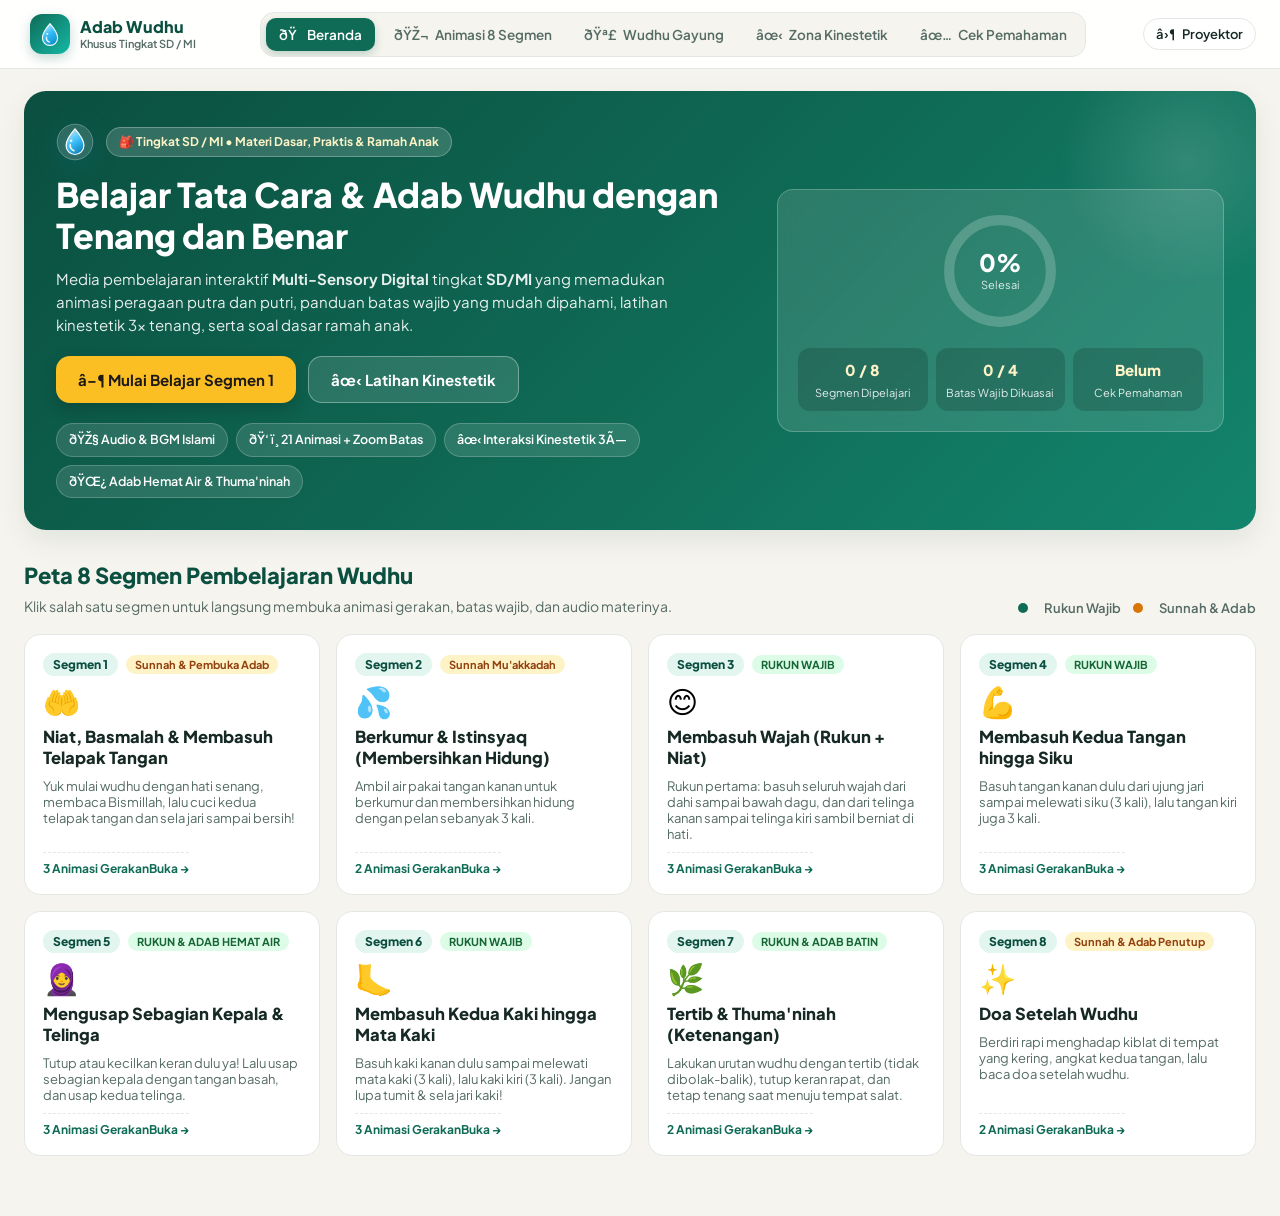
==== sd/index.html @ 47e2a08c "Create index.html" ====
<!DOCTYPE html>
<html lang="id">
<head>
  <meta charset="UTF-8" />
  <meta name="viewport" content="width=device-width, initial-scale=1.0" />
  <title>Adab Wudhu Multi-Sensory â€” Tingkat SD / MI</title>
  <link rel="icon" type="image/svg+xml" href="data:image/svg+xml,%3Csvg xmlns='http://www.w3.org/2000/svg' viewBox='0 0 64 64'%3E%3Cdefs%3E%3ClinearGradient id='g' x1='0' y1='0' x2='1' y2='1'%3E%3Cstop offset='0%25' stop-color='%2338bdf8'/%3E%3Cstop offset='100%25' stop-color='%230f6b56'/%3E%3C/linearGradient%3E%3C/defs%3E%3Cpath d='M32 6 C32 6 12 28 12 42 C12 53 21 60 32 60 C43 60 52 53 52 42 C52 28 32 6 32 6 Z' fill='url(%23g)'/%3E%3Cpath d='M23 39 C22 45 25 50 30 52' stroke='white' stroke-width='3.5' stroke-linecap='round' fill='none' opacity='0.75'/%3E%3C/svg%3E" />
  <link rel="preconnect" href="https://fonts.googleapis.com" />
  <link rel="preconnect" href="https://fonts.gstatic.com" crossorigin />
  <link href="https://fonts.googleapis.com/css2?family=Amiri:wght@400;700&family=Plus+Jakarta+Sans:wght@400;500;600;700;800&display=swap" rel="stylesheet" />
  <link rel="stylesheet" href="../web-adab-wudhu/css/styles.css" />
</head>
<body>
  <div class="app-shell">
    <!-- Top Navigation Bar -->
    <header class="topbar">
      <div class="topbar-inner">
        <button class="brand" id="btn-brand" type="button" aria-label="Kembali ke Beranda">
          <span class="brand-icon" aria-hidden="true">
            <svg viewBox="0 0 48 48" width="26" height="26" fill="none" xmlns="http://www.w3.org/2000/svg">
              <defs>
                <linearGradient id="dropGradNav" x1="10" y1="6" x2="38" y2="44" gradientUnits="userSpaceOnUse">
                  <stop offset="0%" stop-color="#e0f2fe"/>
                  <stop offset="45%" stop-color="#38bdf8"/>
                  <stop offset="100%" stop-color="#0284c7"/>
                </linearGradient>
              </defs>
              <path d="M24 5 C24 5 10 21 10 31.5 C10 39.2 16.3 45 24 45 C31.7 45 38 39.2 38 31.5 C38 21 24 5 24 5 Z" fill="url(#dropGradNav)" stroke="#ffffff" stroke-width="2"/>
              <path d="M17.5 30 C17 34.2 19.5 37.8 23 39" stroke="#ffffff" stroke-width="2.6" stroke-linecap="round" opacity="0.88"/>
              <circle cx="19" cy="24" r="2" fill="#ffffff" opacity="0.85"/>
            </svg>
          </span>
          <span class="brand-text">
            <strong>Adab Wudhu</strong>
            <small>Khusus Tingkat SD / MI</small>
          </span>
        </button>

        <nav class="nav-tabs" aria-label="Navigasi Utama">
          <button class="nav-tab active" data-view="home" type="button">
            <span class="nav-ico">ðŸ  </span><span>Beranda</span>
          </button>
          <button class="nav-tab" data-view="learn" type="button">
            <span class="nav-ico">ðŸŽ¬</span><span>Animasi 8 Segmen</span>
          </button>
          <button class="nav-tab" data-view="gayung" type="button">
            <span class="nav-ico">ðŸª£</span><span>Wudhu Gayung</span>
          </button>
          <button class="nav-tab" data-view="kinesthetic" type="button">
            <span class="nav-ico">âœ‹</span><span>Zona Kinestetik</span>
          </button>
          <button class="nav-tab" data-view="quiz" type="button">
            <span class="nav-ico">âœ…</span><span>Cek Pemahaman</span>
          </button>
        </nav>

        <div class="topbar-actions">
          <button id="btn-fullscreen" class="icon-btn" type="button" title="Mode Layar Penuh / Proyektor">
            <span>â›¶</span>
            <span class="hide-sm">Proyektor</span>
          </button>
        </div>
      </div>
    </header>

    <!-- Main Content Views -->
    <main class="main-content" id="main-content">
      <!-- VIEW 1: BERANDA -->
      <section class="view active" id="view-home" aria-labelledby="home-title">
        <div class="hero-card">
          <div class="hero-copy">
            <div class="hero-brand-row">
              <span class="hero-water-emblem" aria-hidden="true">
                <svg viewBox="0 0 64 64" width="38" height="38" fill="none" xmlns="http://www.w3.org/2000/svg">
                  <defs>
                    <linearGradient id="heroDrop" x1="16" y1="8" x2="48" y2="56" gradientUnits="userSpaceOnUse">
                      <stop offset="0%" stop-color="#e0f2fe"/>
                      <stop offset="50%" stop-color="#38bdf8"/>
                      <stop offset="100%" stop-color="#0369a1"/>
                    </linearGradient>
                  </defs>
                  <circle cx="32" cy="32" r="30" fill="rgba(255,255,255,0.14)" stroke="rgba(255,255,255,0.32)" stroke-width="1.5"/>
                  <path d="M32 10 C32 10 17 27 17 38 C17 46.3 23.7 53 32 53 C40.3 53 47 46.3 47 38 C47 27 32 10 32 10 Z" fill="url(#heroDrop)" stroke="#ffffff" stroke-width="2"/>
                  <path d="M24 36.5 C23.5 41.2 26.2 45.2 30.2 46.6" stroke="#ffffff" stroke-width="2.8" stroke-linecap="round" opacity="0.9"/>
                  <circle cx="25.5" cy="30" r="2.2" fill="#ffffff" opacity="0.88"/>
                </svg>
              </span>
              <span class="pill-badge" id="home-level-badge">ðŸŽ’ Tingkat SD / MI â€¢ Materi Dasar &amp; Ramah Anak</span>
            </div>
            <h1 id="home-title">Belajar Tata Cara &amp; Adab Wudhu dengan Tenang dan Benar</h1>
            <p class="hero-desc" id="home-level-desc">
              Media pembelajaran interaktif <strong>Multi-Sensory Digital</strong> khusus <strong>Tingkat SD / MI</strong> yang memadukan animasi peragaan putra dan putri,
              panduan batas wajib Mazhab Syafi'i, narasi suara yang menenangkan, serta latihan kinestetik untuk membentuk adab berwudhu
              yang tertib, hemat air, dan penuh kekhusyukan.
            </p>
            <div class="hero-cta">
              <button class="btn btn-primary btn-lg" id="btn-start-learning" type="button">
                â–¶ Mulai Belajar Segmen 1
              </button>
              <button class="btn btn-outline btn-lg" id="btn-go-kinesthetic" type="button">
                âœ‹ Latihan Kinestetik
              </button>
            </div>
            <div class="pillar-strip">
              <div class="pillar-item"><span>ðŸŽ§</span> Audio &amp; BGM Islami</div>
              <div class="pillar-item"><span>ðŸ‘ ï¸ </span> 21 Animasi + Zoom Batas</div>
              <div class="pillar-item"><span>âœ‹</span> Interaksi Kinestetik 3Ã—</div>
              <div class="pillar-item"><span>ðŸŒ¿</span> Adab Hemat Air &amp; Thuma'ninah</div>
            </div>
          </div>

          <div class="hero-progress-box">
            <div class="progress-ring-wrap">
              <svg class="progress-ring" viewBox="0 0 120 120" aria-hidden="true">
                <circle class="ring-bg" cx="60" cy="60" r="50"></circle>
                <circle class="ring-fg" id="home-ring-fg" cx="60" cy="60" r="50"></circle>
              </svg>
              <div class="ring-center">
                <strong id="home-progress-pct">0%</strong>
                <span>Selesai</span>
              </div>
            </div>
            <div class="hero-stats">
              <div class="stat-chip">
                <strong id="stat-segments">0 / 8</strong>
                <span>Segmen Dipelajari</span>
              </div>
              <div class="stat-chip">
                <strong id="stat-kinesthetic">0 / 4</strong>
                <span>Batas Wajib Dikuasai</span>
              </div>
              <div class="stat-chip">
                <strong id="stat-quiz">Belum</strong>
                <span>Cek Pemahaman</span>
              </div>
            </div>
          </div>
        </div>

        <div class="section-header">
          <div>
            <h2>Peta 8 Segmen Pembelajaran Wudhu</h2>
            <p>Klik salah satu segmen untuk langsung membuka animasi gerakan, batas wajib, dan audio materinya.</p>
          </div>
          <span class="legend-inline">
            <span class="dot dot-rukun"></span> Rukun Wajib
            <span class="dot dot-sunnah"></span> Sunnah &amp; Adab
          </span>
        </div>

        <div class="segment-grid" id="home-segment-grid"></div>
      </section>

      <!-- VIEW 2: ANIMASI 8 SEGMEN -->
      <section class="view" id="view-learn" aria-labelledby="learn-title">
        <div class="learn-topbar">
          <div class="seg-stepper" id="learn-seg-stepper" role="tablist" aria-label="Pilih Segmen Wudhu"></div>
        </div>

        <div class="learn-layout">
          <!-- Left: Stage & Sub-movements -->
          <div class="stage-column">
            <div class="stage-card">
              <div class="stage-header">
                <div>
                  <div class="stage-badges">
                    <span class="badge-num" id="stage-seg-num">Segmen 1</span>
                    <span class="badge-law" id="stage-seg-law">Sunnah &amp; Adab</span>
                  </div>
                  <h2 id="learn-title">Judul Segmen</h2>
                </div>
                <div class="stage-controls-top">
                  <button class="btn btn-sm btn-soft" id="btn-toggle-zoom" type="button">
                    ðŸ”  Zoom Batas Wajib
                  </button>
                  <button class="btn btn-sm btn-soft" id="btn-anim-play" type="button">
                    â ¸ Jeda Animasi
                  </button>
                </div>
              </div>

              <!-- Sub-movement tabs -->
              <div class="substep-bar" id="substep-bar"></div>

              <!-- Main Visual Stage: Side-by-Side Putra & Putri -->
              <div class="stage-viewport-wrap" id="stage-viewport">
                <div class="dual-stage-grid">
                  <div class="stage-pane">
                    <div class="stage-pane-label male">ðŸ‘¦ Peragaan Putra</div>
                    <div class="cartoon-stage" id="cartoon-stage-male"></div>
                  </div>
                  <div class="stage-pane">
                    <div class="stage-pane-label female">ðŸ‘§ Peragaan Putri (Berhijab)</div>
                    <div class="cartoon-stage" id="cartoon-stage-female"></div>
                  </div>
                </div>
                <div class="zoom-overlay hidden" id="zoom-overlay">
                  <div class="zoom-header">
                    <strong id="zoom-title">Zoom Batas Wajib Mazhab Syafi'i</strong>
                    <button class="btn btn-xs btn-outline" id="btn-close-zoom" type="button">âœ• Tutup Zoom</button>
                  </div>
                  <div class="zoom-canvas" id="zoom-canvas"></div>
                  <p class="zoom-caption" id="zoom-caption"></p>
                </div>
              </div>

              <!-- Sub-movement description bar -->
              <div class="substep-detail">
                <div class="substep-info">
                  <span class="substep-tag" id="substep-counter">Gerakan 1 dari 3</span>
                  <h3 id="substep-title">Judul Gerakan</h3>
                  <p id="substep-desc">Deskripsi gerakan spesifik.</p>
                </div>
                <div class="substep-nav">
                  <button class="btn btn-outline" id="btn-prev-sub" type="button">â†  Sebelumnya</button>
                  <button class="btn btn-primary" id="btn-next-sub" type="button">Gerakan Berikutnya â†’</button>
                </div>
              </div>
            </div>

            <!-- Arabic / Doa Box (shown when segment has doa/niat) -->
            <div class="doa-card hidden" id="doa-card">
              <div class="doa-label" id="doa-label">Bacaan Niat / Doa</div>
              <div class="doa-arabic" id="doa-arabic" dir="rtl"></div>
              <div class="doa-latin" id="doa-latin"></div>
              <div class="doa-meaning" id="doa-meaning"></div>
            </div>
          </div>

          <!-- Right: Inspector (Vocal UAS, Adab, Quick Kinesthetic) -->
          <aside class="inspector-column">
            <!-- Narator AI Studio (Terbagi Otomatis 8 Segmen & 21 Gerakan) -->
            <div class="panel-card vocal-card">
              <div class="panel-head">
                <span class="panel-ico">ðŸŽ™ï¸ </span>
                <div>
                  <h3>Suara Narator AI (Studio)</h3>
                  <small id="ai-voice-subtitle">Terbagi otomatis per segmen &amp; gerakan (Offline)</small>
                </div>
              </div>

              <div class="ai-narrator-box">
                <div class="ai-play-row">
                  <button class="btn btn-primary btn-block" id="btn-ai-speak" type="button">
                    ðŸ”Š Putar Suara Gerakan Ini
                  </button>
                  <button class="btn btn-outline btn-sm hidden" id="btn-ai-stop" type="button">
                    â ¹ Stop
                  </button>
                </div>

                <button class="btn btn-soft btn-sm btn-block" id="btn-ai-speak-seg" type="button">
                  â–¶ Putar Narasi Penuh Segmen Ini
                </button>

                <div class="ai-progress-track" aria-hidden="true">
                  <div class="ai-progress-fill" id="ai-progress-fill"></div>
                </div>

                <label class="auto-speak-toggle">
                  <input type="checkbox" id="chk-auto-narrate" checked />
                  <span>Otomatis putar suara saat pindah gerakan</span>
                </label>

                <div class="ai-rate-row">
                  <label for="ai-rate-select" class="mini-label">Kecepatan Suara:</label>
                  <select id="ai-rate-select" class="select-input select-sm">
                    <option value="0.9">Tenang (0.9Ã—)</option>
                    <option value="1.0" selected>Asli / Natural (1.0Ã—)</option>
                    <option value="1.1">Sedikit Cepat (1.1Ã—)</option>
                  </select>
                </div>

                <p class="ai-tip-note" id="ai-tip-note">
                  âœ… <strong>Audio AI Studio terpasang (Offline)!</strong> Musik latar otomatis mengecil lembut saat narator berbicara.
                </p>
              </div>

              <div class="vocal-status hidden" id="vocal-status-box">
                <p id="vocal-status-text">MP3 Tambahan Segmen:</p>
                <div class="vocal-player-wrap" id="vocal-player-wrap">
                  <audio id="segment-audio-player" controls></audio>
                </div>
              </div>
            </div>

            <!-- Catatan Khusus Wudhu Perempuan (Selalu Tampil di Setiap Segmen) -->
            <div class="panel-card female-card" id="female-fiqh-card">
              <div class="panel-head">
                <span class="panel-ico female-ico">ðŸ§•</span>
                <div>
                  <h3 id="female-fiqh-title">Panduan Khusus Wudhu Perempuan</h3>
                  <small>Ketentuan Mazhab Syafi'i untuk Siswi Berhijab</small>
                </div>
              </div>
              <ul class="adab-list" id="female-fiqh-list"></ul>
              <div class="female-card-actions">
                <button class="btn btn-rose-soft btn-sm btn-block" id="btn-speak-female-note" type="button">
                  ðŸ”Š Bacakan Penjelasan Khusus Putri (AI)
                </button>
              </div>
            </div>

            <!-- Adab & Hikmah -->
            <div class="panel-card adab-card">
              <div class="panel-head">
                <span class="panel-ico">ðŸŒ¿</span>
                <div>
                  <h3 id="adab-card-title">Adab &amp; Batas Mazhab Syafi'i</h3>
                  <small id="adab-card-sub">Materi Tingkat SD / MI (Ringkas &amp; Praktis)</small>
                </div>
              </div>
              <ul class="adab-list" id="adab-list"></ul>
              <div class="water-tip" id="water-tip"></div>
            </div>

            <!-- Segment completion & jump to kinesthetic -->
            <div class="panel-card action-card">
              <button class="btn btn-emerald btn-block" id="btn-mark-seg-done" type="button">
                âœ“ Tandai Segmen Ini Sudah Dipahami
              </button>
              <button class="btn btn-outline btn-block" id="btn-try-kinesthetic-seg" type="button">
                âœ‹ Praktik Kinestetik 3Ã— Tenang
              </button>
            </div>
          </aside>
        </div>
      </section>

      <!-- VIEW 2B: WUDHU MENGGUNAKAN GAYUNG & BAK AIR -->
      <section class="view" id="view-gayung" aria-labelledby="gayung-title">
        <div class="section-header">
          <div>
            <h2 id="gayung-title">Panduan Berwudhu Menggunakan Gayung &amp; Bak Air</h2>
            <p>Solusi praktis sesuai <strong>Mazhab Syafi'i</strong> saat berwudhu menggunakan ember atau bak air (agar air tetap suci &amp; tidak <em>musta'mal</em>).</p>
          </div>
        </div>

        <div class="learn-topbar">
          <div class="seg-stepper" id="gayung-stepper" role="tablist" aria-label="Pilih Langkah Wudhu Gayung"></div>
        </div>

        <div class="stage-card">
          <div class="stage-header">
            <div>
              <div class="stage-badges">
                <span class="badge-num" id="gayung-step-num">Langkah 1 / 6</span>
                <span class="badge-law rukun" id="gayung-step-badge">KAIDAH EMAS MAZHAB SYAFI'I</span>
              </div>
              <h2 id="gayung-step-title">Judul Langkah Gayung</h2>
            </div>
            <div class="substep-nav">
              <button class="btn btn-outline btn-sm" id="btn-gayung-prev" type="button">â†  Sebelumnya</button>
              <button class="btn btn-primary btn-sm" id="btn-gayung-next" type="button">Selanjutnya â†’</button>
            </div>
          </div>

          <div class="gayung-stage-wrap">
            <div class="cartoon-stage" id="gayung-stage"></div>
          </div>

          <div class="gayung-detail-grid">
            <div class="panel-card">
              <div class="panel-head">
                <span class="panel-ico">ðŸª£</span>
                <div>
                  <h3>Langkah Praktis Menggunakan Gayung</h3>
                  <small id="gayung-step-summary"></small>
                </div>
              </div>
              <ul class="adab-list" id="gayung-step-points"></ul>
            </div>

            <div class="panel-card">
              <div class="panel-head">
                <span class="panel-ico">âš–ï¸ </span>
                <div>
                  <h3>Kaidah Fikih &amp; Adab Air (Mazhab Syafi'i)</h3>
                  <small>Agar wudhu sah dan air bak tidak menjadi <em>musta'mal</em></small>
                </div>
              </div>
              <div class="water-tip" id="gayung-step-tip"></div>
              <ul class="adab-list" style="margin-top: 12px;">
                <li><strong>Bak Kecil (&lt; 2 Qullah / &lt; 216 liter):</strong> Jangan celupkan tangan langsung saat sudah niat wudhu; selalu sendok pakai gayung dan tuangkan di luar bak.</li>
                <li><strong>Bak Besar (â‰¥ 2 Qullah / Â±60Ã—60Ã—60 cm ke atas):</strong> Tidak mudah menjadi <em>musta'mal</em>, namun tetap lebih beradab dan bersih jika menggunakan gayung.</li>
                <li><strong>Hemat Air:</strong> Cukup 1â€“2 gayung dituang perlahan sudah mencukupi seluruh rukun wudhu.</li>
              </ul>
            </div>
          </div>
        </div>
      </section>

      <!-- VIEW 3: ZONA KINESTETIK SISWA -->
      <section class="view" id="view-kinesthetic" aria-labelledby="kin-title">
        <div class="section-header">
          <div>
            <h2 id="kin-title">Zona Interaksi Kinestetik Siswa</h2>
            <p>Latihan aktif menyentuh titik batas wajib wudhu dan praktik gerak kering (<em>dry rehearsal</em>) 3Ã— dengan tempo tenang.</p>
          </div>
        </div>

        <div class="kin-grid">
          <!-- Tantangan 1: Sentuh Titik Batas Wajib -->
          <div class="panel-card kin-card">
            <div class="panel-head record-head-row">
              <div class="record-head-left">
                <span class="panel-ico">ðŸŽ¯</span>
                <div>
                  <h3>Tantangan 1: Temukan Urutan Batas Wajib</h3>
                  <small>Cari &amp; sentuh titik bertanda <strong>?</strong> secara berurutan dari awal hingga akhir!</small>
                </div>
              </div>
              <button class="btn btn-xs btn-outline" id="btn-reset-kin-area" type="button">â†» Ulangi</button>
            </div>

            <div class="kin-tabs" id="kin-area-tabs">
              <button class="kin-tab active" data-area="wajah" type="button">Wajah</button>
              <button class="kin-tab" data-area="tangan" type="button">Tangan &amp; Siku</button>
              <button class="kin-tab" data-area="kepala" type="button">Kepala</button>
              <button class="kin-tab" data-area="kaki" type="button">Kaki &amp; Mata Kaki</button>
            </div>

            <div class="hotspot-board" id="hotspot-board"></div>

            <div class="hotspot-feedback" id="hotspot-feedback">
              Cari dan sentuh titik awal batas wajib pada gambar di atas!
            </div>

            <div class="kin-nav-row">
              <button class="btn btn-outline btn-sm" id="btn-kin1-prev" type="button">â†  Sebelumnya</button>
              <span class="kin-nav-counter" id="kin1-counter">Area 1 / 4</span>
              <button class="btn btn-primary btn-sm" id="btn-kin1-next" type="button">Selanjutnya â†’</button>
            </div>
          </div>

          <!-- Tantangan 2: Panduan Gerak 3x Tenang (Thuma'ninah) -->
          <div class="panel-card kin-card">
            <div class="panel-head">
              <span class="panel-ico">ðŸ«§</span>
              <div>
                <h3>Tantangan 2: Gerak 3Ã— Tenang (<em>Thuma'ninah</em>)</h3>
                <small>Pilih gerakan, perhatikan status keran, lalu ikuti panduan 3 hitungan secara tenang.</small>
              </div>
            </div>

            <div class="tempo-select-wrap">
              <label for="tempo-segment-select">Pilih Gerakan untuk Dipraktikkan:</label>
              <select id="tempo-segment-select" class="select-input"></select>
            </div>

            <div class="tempo-water-badge" id="tempo-water-badge">ðŸ’§ Keran: Aliran Kecil (Hemat Air)</div>

            <div class="tempo-arena">
              <div class="tempo-circle" id="tempo-circle">
                <div class="tempo-inner">
                  <span class="tempo-count" id="tempo-count">Siap</span>
                  <small id="tempo-cue">Tekan Mulai</small>
                </div>
              </div>
              <div class="tempo-dots" id="tempo-dots">
                <span class="t-dot" data-step="1">1</span>
                <span class="t-dot" data-step="2">2</span>
                <span class="t-dot" data-step="3">3</span>
              </div>
              <p class="tempo-instruction" id="tempo-instruction">
                Berdiri tenang, baca Basmalah, lalu gosok telapak, punggung tangan, dan tautkan sela jari mengikuti 3 hitungan.
              </p>
              <div class="tempo-btns">
                <button class="btn btn-primary" id="btn-start-tempo" type="button">â–¶ Mulai Panduan 3Ã—</button>
                <button class="btn btn-outline" id="btn-stop-tempo" type="button">â ¹ Berhenti</button>
              </div>
            </div>

            <div class="kin-nav-row">
              <button class="btn btn-outline btn-sm" id="btn-kin2-prev" type="button">â†  Sebelumnya</button>
              <span class="kin-nav-counter" id="kin2-counter">Gerakan 1 / 8</span>
              <button class="btn btn-primary btn-sm" id="btn-kin2-next" type="button">Selanjutnya â†’</button>
            </div>
          </div>
        </div>
      </section>

      <!-- VIEW 4: CEK PEMAHAMAN (MANIPULATION CHECK) -->
      <section class="view" id="view-quiz" aria-labelledby="quiz-title">
        <div class="section-header">
          <div>
            <h2 id="quiz-title">Cek Pemahaman Singkat (10 Soal)</h2>
            <p>Digunakan guru sebagai <em>comprehension/manipulation check</em> pasca-penayangan media (mencakup seluruh 8 segmen, adab wudhu, serta ketentuan putra &amp; putri).</p>
          </div>
          <div class="quiz-header-actions">
            <button class="btn btn-outline btn-sm" id="btn-reset-quiz" type="button">â†» Ulangi Kuis</button>
            <button class="btn btn-soft btn-sm" id="btn-teacher-lock" type="button">ðŸ”’ Mode Guru</button>
          </div>
        </div>

        <div class="quiz-wrapper">
          <div class="quiz-student-bar">
            <div class="student-field-level">
              <label for="student-level-select">Jenjang (Terkunci):</label>
              <select id="student-level-select" class="select-input" disabled>
                <option value="SD/MI" selected>SD / MI</option>
              </select>
            </div>
            <div class="student-field-name">
              <label for="student-name-input">Nama Lengkap &amp; Kelas Siswa SD / MI (Wajib diisi):</label>
              <input type="text" id="student-name-input" class="text-input" placeholder="Contoh: Ahmad Fauzi â€” Kelas V-A" />
            </div>
          </div>

          <div id="quiz-container" class="quiz-list"></div>

          <div class="quiz-result-card hidden" id="quiz-result-card">
            <div class="result-score-badge" id="result-score-badge">10 / 10 Terjawab</div>
            <h3 id="result-title">Seluruh Pertanyaan Sudah Dijawab!</h3>
            <p id="result-desc">Pastikan Nama Lengkap &amp; Kelas sudah terisi, lalu klik tombol di bawah untuk mengirim hasil kepada guru.</p>
            <div class="result-actions">
              <button class="btn btn-primary" id="btn-save-record" type="button">ðŸ“¤ Kirim &amp; Simpan Jawaban</button>
            </div>
            <p class="submit-locked-note hidden" id="submit-locked-note">
              ðŸ”’ Jawaban Anda berhasil dikirim &amp; tersimpan. Terima kasih telah mengerjakan dengan jujur!
            </p>
          </div>

          <!-- Panel Rekap Guru (TERKUNCI dengan PIN Guru agar siswa tidak bisa mengubah/menghapus) -->
          <div class="panel-card record-card hidden" id="record-card">
            <div class="panel-head record-head-row">
              <div class="record-head-left">
                <span class="panel-ico">ðŸ“‹</span>
                <div>
                  <h3>Rekap Cek Pemahaman Kelas (Khusus Guru â€” Terbuka)</h3>
                  <small>Hanya dapat diakses &amp; dikelola oleh guru menggunakan PIN.</small>
                </div>
              </div>
              <div class="record-teacher-btns">
                <button class="btn btn-emerald btn-sm" id="btn-export-csv" type="button">â¬‡ Unduh CSV</button>
                <button class="btn btn-rose-soft btn-sm" id="btn-clear-records" type="button">ðŸ—‘ï¸  Hapus Semua</button>
                <button class="btn btn-outline btn-sm" id="btn-teacher-relock" type="button">ðŸ”’ Kunci Lagi</button>
              </div>
            </div>

            <div class="sheets-sync-bar">
              <span id="sheets-status-badge" class="studio-status">Google Sheets: Belum dihubungkan</span>
              <input type="url" id="sheets-url-input" class="text-input select-sm" placeholder="Tempel URL Web App Google Apps Script (https://script.google.com/macros/s/.../exec)" />
              <button class="btn btn-soft btn-sm" id="btn-save-sheets-url" type="button">ðŸ’¾ Simpan URL Sheets</button>
            </div>

            <div class="table-wrap">
              <table class="data-table">
                <thead>
                  <tr>
                    <th>No</th>
                    <th>Nama / Kelas</th>
                    <th>Skor</th>
                    <th>Persentase</th>
                    <th>Status Kirim</th>
                    <th>Waktu</th>
                    <th>Aksi</th>
                  </tr>
                </thead>
                <tbody id="quiz-records-body">
                  <tr><td colspan="7" class="empty-row">Belum ada data tersimpan.</td></tr>
                </tbody>
              </table>
            </div>
          </div>
        </div>
      </section>
    </main>

    <!-- Toast Notification -->
    <div class="toast hidden" id="toast" role="status" aria-live="polite"></div>
  </div>

  <script>window.LOCKED_LEVEL="sd";window.ASSET_BASE="../web-adab-wudhu/";</script>
  <script src="../web-adab-wudhu/js/data.js"></script>
  <script src="../web-adab-wudhu/js/audio.js"></script>
  <script src="../web-adab-wudhu/js/animator.js"></script>
  <script src="../web-adab-wudhu/js/app.js"></script>
</body>
</html>
---- web-adab-wudhu/css/styles.css ----
:root {
  --bg: #f6f4ee;
  --surface: #ffffff;
  --surface-soft: #f0f7f4;
  --border: #e3e8e5;
  --text: #162925;
  --text-muted: #556b65;
  --emerald: #0f6b56;
  --emerald-dark: #0a4f3f;
  --emerald-light: #e3f5ef;
  --teal: #14b8a6;
  --amber: #d97706;
  --amber-soft: #fef3c7;
  --sky: #0284c7;
  --sky-soft: #e0f2fe;
  --rose: #e11d48;
  --rose-soft: #ffe4e6;
  --radius-sm: 10px;
  --radius-md: 16px;
  --radius-lg: 22px;
  --shadow-sm: 0 2px 8px rgba(15, 65, 53, 0.06);
  --shadow-md: 0 10px 28px rgba(15, 65, 53, 0.09);
  --font-sans: 'Plus Jakarta Sans', 'Segoe UI', system-ui, -apple-system, sans-serif;
  --font-arabic: 'Amiri', 'Traditional Arabic', 'Times New Roman', serif;
}

*, *::before, *::after {
  box-sizing: border-box;
}

html, body {
  margin: 0;
  padding: 0;
  background: var(--bg);
  color: var(--text);
  font-family: var(--font-sans);
  line-height: 1.55;
  -webkit-font-smoothing: antialiased;
}

button, input, select {
  font-family: inherit;
}

.hidden {
  display: none !important;
}

/* ==================== TOPBAR ==================== */
.topbar {
  position: sticky;
  top: 0;
  z-index: 40;
  background: rgba(255, 255, 255, 0.92);
  backdrop-filter: blur(12px);
  border-bottom: 1px solid var(--border);
}

.topbar-inner {
  max-width: 1460px;
  margin: 0 auto;
  padding: 10px 24px;
  display: flex;
  align-items: center;
  justify-content: space-between;
  gap: 14px;
  flex-wrap: wrap;
}

.brand {
  display: flex;
  align-items: center;
  gap: 10px;
  background: none;
  border: none;
  cursor: pointer;
  padding: 4px 6px;
  border-radius: 12px;
  text-align: left;
  transition: background 0.15s;
}

.brand:hover {
  background: var(--emerald-light);
}

.brand-icon {
  width: 40px;
  height: 40px;
  border-radius: 12px;
  background: linear-gradient(135deg, var(--emerald), var(--teal));
  display: grid;
  place-items: center;
  font-size: 20px;
  box-shadow: 0 4px 12px rgba(15, 107, 86, 0.25);
}

.brand-text strong {
  display: block;
  font-size: 16px;
  font-weight: 800;
  color: var(--emerald-dark);
  line-height: 1.15;
}

.brand-text small {
  display: block;
  font-size: 11px;
  font-weight: 600;
  color: var(--text-muted);
}

.nav-tabs {
  display: flex;
  align-items: center;
  gap: 6px;
  background: var(--bg);
  padding: 5px;
  border-radius: 14px;
  border: 1px solid var(--border);
  overflow-x: auto;
  max-width: 100%;
}

.nav-tab {
  display: inline-flex;
  align-items: center;
  gap: 6px;
  border: none;
  background: transparent;
  color: var(--text-muted);
  font-size: 13.5px;
  font-weight: 600;
  padding: 8px 13px;
  border-radius: 10px;
  cursor: pointer;
  white-space: nowrap;
  transition: all 0.18s ease;
}

.nav-tab:hover {
  color: var(--emerald-dark);
  background: rgba(15, 107, 86, 0.08);
}

.nav-tab.active {
  background: var(--emerald);
  color: #ffffff;
  box-shadow: 0 4px 10px rgba(15, 107, 86, 0.24);
}

.topbar-actions {
  display: flex;
  align-items: center;
  gap: 8px;
}

.level-switch {
  display: inline-flex;
  align-items: center;
  background: var(--bg);
  border: 1.5px solid var(--border);
  padding: 3px;
  border-radius: 999px;
  gap: 3px;
}

.level-btn {
  border: none;
  background: transparent;
  color: var(--text-muted);
  font-size: 12.5px;
  font-weight: 700;
  padding: 5px 11px;
  border-radius: 999px;
  cursor: pointer;
  transition: all 0.16s ease;
  white-space: nowrap;
}

.level-btn:hover {
  color: var(--emerald-dark);
}

.level-btn.active[data-level="sd"] {
  background: #0284c7;
  color: #ffffff;
  box-shadow: 0 2px 8px rgba(2, 132, 199, 0.28);
}

.level-btn.active[data-level="smp"] {
  background: var(--emerald);
  color: #ffffff;
  box-shadow: 0 2px 8px rgba(15, 107, 86, 0.28);
}

.hero-level-picker {
  display: flex;
  align-items: center;
  gap: 10px;
  flex-wrap: wrap;
  margin-bottom: 18px;
}

.hero-level-label {
  font-size: 13px;
  font-weight: 700;
  color: #fef3c7;
}

.level-switch-hero {
  background: rgba(255, 255, 255, 0.14);
  border-color: rgba(255, 255, 255, 0.28);
}

.level-switch-hero .level-btn {
  color: rgba(255, 255, 255, 0.88);
  padding: 7px 14px;
  font-size: 13px;
}

.level-switch-hero .level-btn.active[data-level="sd"] {
  background: #38bdf8;
  color: #0c2942;
}

.level-switch-hero .level-btn.active[data-level="smp"] {
  background: #fbbf24;
  color: #1c1917;
}

.gender-switch {
  display: inline-flex;
  align-items: center;
  background: var(--bg);
  border: 1.5px solid var(--border);
  padding: 3px;
  border-radius: 999px;
  gap: 3px;
}

.gender-btn {
  border: none;
  background: transparent;
  color: var(--text-muted);
  font-size: 12.5px;
  font-weight: 700;
  padding: 5px 11px;
  border-radius: 999px;
  cursor: pointer;
  transition: all 0.16s ease;
  white-space: nowrap;
}

.gender-btn:hover {
  color: var(--emerald-dark);
}

.gender-btn.active[data-gender="male"] {
  background: var(--emerald);
  color: #ffffff;
  box-shadow: 0 2px 8px rgba(15, 107, 86, 0.25);
}

.gender-btn.active[data-gender="female"] {
  background: #be185d;
  color: #ffffff;
  box-shadow: 0 2px 8px rgba(190, 24, 93, 0.25);
}

.btn-rose {
  background: linear-gradient(135deg, #be185d, #db2777);
  color: #ffffff;
  box-shadow: 0 5px 14px rgba(190, 24, 93, 0.26);
}
.btn-rose:hover { filter: brightness(1.06); transform: translateY(-1px); }

.btn-rose-soft {
  background: #fce7f3;
  color: #9d174d;
}
.btn-rose-soft:hover { background: #fbcfe8; }

.female-card {
  background: linear-gradient(180deg, #fff8fb 0%, #ffffff 100%);
  border: 1.5px solid #f9a8d4;
}

.female-ico {
  background: #fce7f3 !important;
}

.female-demo-stage {
  width: 100%;
  border-radius: 12px;
  overflow: hidden;
  background: #ffffff;
  border: 1.5px solid #fbcfe8;
  margin-bottom: 12px;
}

.female-demo-stage svg {
  width: 100%;
  height: auto;
  display: block;
}

.female-card-actions {
  display: flex;
  flex-direction: column;
  gap: 8px;
}

.bgm-pill {
  display: inline-flex;
  align-items: center;
  gap: 6px;
  background: var(--surface-soft);
  border: 1px solid var(--border);
  padding: 4px 10px 4px 4px;
  border-radius: 999px;
}

.bgm-pill input[type="range"] {
  width: 68px;
  accent-color: var(--emerald);
  cursor: pointer;
}

.icon-btn {
  display: inline-flex;
  align-items: center;
  gap: 6px;
  border: 1px solid var(--border);
  background: var(--surface);
  color: var(--text);
  font-size: 13px;
  font-weight: 600;
  padding: 7px 12px;
  border-radius: 999px;
  cursor: pointer;
  transition: all 0.15s;
}

.bgm-pill .icon-btn {
  border: none;
  background: transparent;
  padding: 4px 8px;
}

.icon-btn:hover {
  background: var(--emerald-light);
  color: var(--emerald-dark);
}

/* ==================== MAIN & VIEWS ==================== */
.main-content {
  max-width: 1460px;
  margin: 0 auto;
  padding: 22px 24px 60px;
}

.view {
  display: none;
  animation: fadeUp 0.25s ease;
}

.view.active {
  display: block;
}

@keyframes fadeUp {
  from { opacity: 0; transform: translateY(8px); }
  to { opacity: 1; transform: translateY(0); }
}

/* ==================== BUTTONS ==================== */
.btn {
  display: inline-flex;
  align-items: center;
  justify-content: center;
  gap: 8px;
  border: none;
  border-radius: 12px;
  font-size: 14px;
  font-weight: 700;
  padding: 10px 18px;
  cursor: pointer;
  text-decoration: none;
  transition: all 0.18s ease;
}

.btn:disabled {
  opacity: 0.45;
  cursor: not-allowed;
}

.btn-lg { padding: 13px 22px; font-size: 15px; border-radius: 14px; }
.btn-sm { padding: 7px 13px; font-size: 13px; border-radius: 10px; }
.btn-xs { padding: 5px 10px; font-size: 12px; border-radius: 8px; }
.btn-block { width: 100%; }

.btn-primary {
  background: linear-gradient(135deg, var(--emerald), #0d8268);
  color: #fff;
  box-shadow: 0 5px 14px rgba(15, 107, 86, 0.24);
}
.btn-primary:hover:not(:disabled) {
  transform: translateY(-1px);
  box-shadow: 0 7px 18px rgba(15, 107, 86, 0.32);
}

.btn-emerald {
  background: var(--emerald-dark);
  color: #fff;
}
.btn-emerald:hover:not(:disabled) { background: var(--emerald); }

.btn-amber {
  background: linear-gradient(135deg, #d97706, #ea580c);
  color: #fff;
}
.btn-amber:hover { filter: brightness(1.06); }

.btn-soft {
  background: var(--emerald-light);
  color: var(--emerald-dark);
}
.btn-soft:hover { background: #cdeee3; }

.btn-outline {
  background: var(--surface);
  color: var(--text);
  border: 1.5px solid var(--border);
}
.btn-outline:hover:not(:disabled) {
  border-color: var(--emerald);
  color: var(--emerald-dark);
  background: var(--surface-soft);
}

/* ==================== HERO (BERANDA) ==================== */
.hero-card {
  background: linear-gradient(135deg, #0b4f40 0%, #0f6b56 55%, #13856d 100%);
  color: #ffffff;
  border-radius: var(--radius-lg);
  padding: 32px;
  display: grid;
  grid-template-columns: 1.55fr 1fr;
  gap: 28px;
  align-items: center;
  box-shadow: var(--shadow-md);
  margin-bottom: 28px;
  position: relative;
  overflow: hidden;
}

.hero-card::after {
  content: "";
  position: absolute;
  right: -60px;
  top: -60px;
  width: 260px;
  height: 260px;
  border-radius: 50%;
  background: radial-gradient(circle, rgba(255, 255, 255, 0.14), transparent 70%);
  pointer-events: none;
}

.pill-badge {
  display: inline-block;
  background: rgba(255, 255, 255, 0.16);
  border: 1px solid rgba(255, 255, 255, 0.28);
  color: #fef3c7;
  font-size: 12px;
  font-weight: 700;
  padding: 5px 12px;
  border-radius: 999px;
}

.hero-brand-row {
  display: flex;
  align-items: center;
  gap: 12px;
  margin-bottom: 14px;
}

.hero-water-emblem {
  display: inline-flex;
  align-items: center;
  justify-content: center;
  filter: drop-shadow(0 6px 14px rgba(2, 132, 199, 0.35));
}

.hero-copy h1 {
  margin: 0 0 10px;
  font-size: clamp(24px, 3vw, 34px);
  line-height: 1.2;
  font-weight: 800;
}

.hero-desc {
  margin: 0 0 20px;
  font-size: 15px;
  color: rgba(255, 255, 255, 0.9);
  max-width: 620px;
}

.hero-cta {
  display: flex;
  flex-wrap: wrap;
  gap: 12px;
  margin-bottom: 20px;
}

.hero-card .btn-primary {
  background: #fbbf24;
  color: #1c1917;
  box-shadow: 0 6px 16px rgba(0, 0, 0, 0.18);
}

.hero-card .btn-outline {
  background: rgba(255, 255, 255, 0.12);
  color: #ffffff;
  border-color: rgba(255, 255, 255, 0.35);
}

.hero-card .btn-outline:hover {
  background: rgba(255, 255, 255, 0.22);
  color: #ffffff;
}

.pillar-strip {
  display: flex;
  flex-wrap: wrap;
  gap: 8px;
}

.pillar-item {
  background: rgba(255, 255, 255, 0.12);
  border: 1px solid rgba(255, 255, 255, 0.2);
  padding: 6px 12px;
  border-radius: 999px;
  font-size: 12.5px;
  font-weight: 600;
}

.hero-progress-box {
  background: rgba(255, 255, 255, 0.12);
  border: 1px solid rgba(255, 255, 255, 0.22);
  backdrop-filter: blur(8px);
  border-radius: var(--radius-md);
  padding: 20px;
  display: flex;
  flex-direction: column;
  align-items: center;
  gap: 16px;
}

.progress-ring-wrap {
  position: relative;
  width: 122px;
  height: 122px;
}

.progress-ring {
  width: 100%;
  height: 100%;
  transform: rotate(-90deg);
}

.ring-bg {
  fill: none;
  stroke: rgba(255, 255, 255, 0.2);
  stroke-width: 10;
}

.ring-fg {
  fill: none;
  stroke: #fbbf24;
  stroke-width: 10;
  stroke-linecap: round;
  stroke-dasharray: 314.16;
  stroke-dashoffset: 314.16;
  transition: stroke-dashoffset 0.5s ease;
}

.ring-center {
  position: absolute;
  inset: 0;
  display: flex;
  flex-direction: column;
  align-items: center;
  justify-content: center;
}

.ring-center strong {
  font-size: 24px;
  font-weight: 800;
  line-height: 1;
}

.ring-center span {
  font-size: 11px;
  opacity: 0.85;
  margin-top: 2px;
}

.hero-stats {
  width: 100%;
  display: grid;
  grid-template-columns: repeat(3, 1fr);
  gap: 8px;
}

.stat-chip {
  background: rgba(0, 0, 0, 0.16);
  border-radius: 12px;
  padding: 10px 6px;
  text-align: center;
}

.stat-chip strong {
  display: block;
  font-size: 15px;
  font-weight: 800;
  color: #fef3c7;
}

.stat-chip span {
  display: block;
  font-size: 11px;
  opacity: 0.88;
  margin-top: 2px;
}

/* ==================== SECTION HEADER & SEGMENT GRID ==================== */
.section-header {
  display: flex;
  align-items: flex-end;
  justify-content: space-between;
  gap: 14px;
  margin-bottom: 16px;
  flex-wrap: wrap;
}

.section-header h2 {
  margin: 0 0 4px;
  font-size: 22px;
  font-weight: 800;
  color: var(--emerald-dark);
}

.section-header p {
  margin: 0;
  font-size: 14px;
  color: var(--text-muted);
}

.legend-inline {
  display: inline-flex;
  align-items: center;
  gap: 12px;
  font-size: 13px;
  font-weight: 600;
  color: var(--text-muted);
}

.dot {
  display: inline-block;
  width: 10px;
  height: 10px;
  border-radius: 50%;
  margin-right: 4px;
}
.dot-rukun { background: var(--emerald); }
.dot-sunnah { background: var(--amber); }

.segment-grid {
  display: grid;
  grid-template-columns: repeat(auto-fill, minmax(280px, 1fr));
  gap: 16px;
}

.seg-card {
  background: var(--surface);
  border: 1.5px solid var(--border);
  border-radius: var(--radius-md);
  padding: 18px;
  cursor: pointer;
  transition: all 0.2s ease;
  display: flex;
  flex-direction: column;
  gap: 10px;
  position: relative;
  text-align: left;
}

.seg-card:hover {
  transform: translateY(-3px);
  border-color: var(--emerald);
  box-shadow: var(--shadow-md);
}

.seg-card.done {
  border-color: #10b981;
  background: linear-gradient(180deg, #ffffff 0%, #f1fbf7 100%);
}

.seg-card-top {
  display: flex;
  align-items: center;
  justify-content: space-between;
  gap: 8px;
}

.seg-num-pill {
  font-size: 12px;
  font-weight: 800;
  padding: 4px 10px;
  border-radius: 999px;
  background: var(--emerald-light);
  color: var(--emerald-dark);
}

.seg-law-tag {
  font-size: 11px;
  font-weight: 700;
  padding: 3px 9px;
  border-radius: 999px;
}

.seg-law-tag.rukun { background: #dcfce7; color: #166534; }
.seg-law-tag.sunnah { background: var(--amber-soft); color: #92400e; }

.seg-card-emoji {
  font-size: 30px;
  line-height: 1;
}

.seg-card h3 {
  margin: 0;
  font-size: 16.5px;
  font-weight: 800;
  color: var(--text);
}

.seg-card p {
  margin: 0;
  font-size: 13px;
  color: var(--text-muted);
  flex: 1;
}

.seg-card-foot {
  display: flex;
  align-items: center;
  justify-content: space-between;
  font-size: 12px;
  font-weight: 700;
  color: var(--emerald);
  padding-top: 8px;
  border-top: 1px dashed var(--border);
}

/* ==================== VIEW 2: ANIMASI 8 SEGMEN ==================== */
.learn-topbar {
  margin-bottom: 16px;
}

.seg-stepper {
  display: flex;
  gap: 8px;
  overflow-x: auto;
  padding-bottom: 6px;
}

.step-pill {
  flex: 0 0 auto;
  display: inline-flex;
  align-items: center;
  gap: 7px;
  background: var(--surface);
  border: 1.5px solid var(--border);
  border-radius: 999px;
  padding: 7px 14px;
  font-size: 13px;
  font-weight: 700;
  color: var(--text-muted);
  cursor: pointer;
  transition: all 0.16s;
}

.step-pill:hover {
  border-color: var(--emerald);
  color: var(--emerald-dark);
}

.step-pill.active {
  background: var(--emerald);
  border-color: var(--emerald);
  color: #ffffff;
  box-shadow: 0 4px 12px rgba(15, 107, 86, 0.24);
}

.step-pill.done::after {
  content: "✓";
  font-size: 11px;
  background: rgba(16, 185, 129, 0.2);
  color: inherit;
  padding: 1px 6px;
  border-radius: 999px;
}

.learn-layout {
  display: grid;
  grid-template-columns: 1fr;
  gap: 20px;
  align-items: start;
}

.stage-card, .panel-card, .doa-card {
  background: var(--surface);
  border: 1px solid var(--border);
  border-radius: var(--radius-md);
  box-shadow: var(--shadow-sm);
}

.stage-card {
  padding: 20px;
}

.stage-header {
  display: flex;
  align-items: flex-start;
  justify-content: space-between;
  gap: 12px;
  margin-bottom: 14px;
  flex-wrap: wrap;
}

.stage-badges {
  display: flex;
  align-items: center;
  gap: 8px;
  margin-bottom: 6px;
}

.badge-num {
  font-size: 12px;
  font-weight: 800;
  background: var(--emerald);
  color: #fff;
  padding: 3px 10px;
  border-radius: 999px;
}

.badge-law {
  font-size: 12px;
  font-weight: 700;
  background: var(--amber-soft);
  color: #92400e;
  padding: 3px 10px;
  border-radius: 999px;
}

.badge-law.rukun {
  background: #dcfce7;
  color: #166534;
}

.stage-header h2 {
  margin: 0;
  font-size: 21px;
  font-weight: 800;
  color: var(--text);
}

.stage-controls-top {
  display: flex;
  gap: 8px;
  flex-wrap: wrap;
}

.substep-bar {
  display: flex;
  gap: 8px;
  flex-wrap: wrap;
  margin-bottom: 14px;
}

.substep-btn {
  border: 1.5px solid var(--border);
  background: var(--bg);
  color: var(--text-muted);
  font-size: 13px;
  font-weight: 700;
  padding: 7px 13px;
  border-radius: 10px;
  cursor: pointer;
  transition: all 0.15s;
}

.substep-btn:hover {
  border-color: var(--emerald);
  color: var(--emerald-dark);
}

.substep-btn.active {
  background: var(--emerald-light);
  border-color: var(--emerald);
  color: var(--emerald-dark);
}

.stage-viewport-wrap {
  position: relative;
  width: 100%;
  border-radius: 16px;
}

.dual-stage-grid {
  display: grid;
  grid-template-columns: 1fr 1fr;
  gap: 18px;
}

.stage-pane {
  border-radius: 16px;
  overflow: hidden;
  background: linear-gradient(180deg, #dff5ff 0%, #f1faf7 68%, #e4ece8 100%);
  border: 2px solid #c6dfd6;
  box-shadow: 0 6px 20px rgba(15, 65, 53, 0.08);
  display: flex;
  flex-direction: column;
}

.stage-pane-label {
  padding: 9px 14px;
  font-size: 13.5px;
  font-weight: 800;
  color: #ffffff;
  text-align: center;
  letter-spacing: 0.02em;
}

.stage-pane-label.male {
  background: linear-gradient(90deg, #0b4f40, #0f6b56);
}

.stage-pane-label.female {
  background: linear-gradient(90deg, #9d174d, #be185d);
}

.cartoon-stage {
  width: 100%;
  aspect-ratio: 15 / 8;
}

.cartoon-stage svg {
  width: 100%;
  height: 100%;
  display: block;
}

.cartoon-stage.paused * {
  animation-play-state: paused !important;
}

@media (max-width: 820px) {
  .dual-stage-grid {
    grid-template-columns: 1fr;
  }
}

/* Zoom Overlay */
.zoom-overlay {
  position: absolute;
  inset: 0;
  background: rgba(255, 255, 255, 0.97);
  backdrop-filter: blur(8px);
  padding: 16px 20px;
  display: flex;
  flex-direction: column;
  justify-content: space-between;
  z-index: 10;
  animation: fadeUp 0.2s ease;
}

.zoom-header {
  display: flex;
  align-items: center;
  justify-content: space-between;
  gap: 10px;
}

.zoom-header strong {
  font-size: 16px;
  color: var(--emerald-dark);
}

.zoom-canvas {
  flex: 1;
  display: grid;
  place-items: center;
  min-height: 0;
  padding: 8px 0;
}

.zoom-canvas svg {
  max-height: 100%;
  max-width: 100%;
}

.zoom-caption {
  margin: 0;
  font-size: 13.5px;
  color: var(--text);
  background: var(--emerald-light);
  border-left: 4px solid var(--emerald);
  padding: 10px 14px;
  border-radius: 10px;
  font-weight: 600;
}

.substep-detail {
  margin-top: 16px;
  padding-top: 14px;
  border-top: 1px solid var(--border);
  display: flex;
  align-items: center;
  justify-content: space-between;
  gap: 16px;
  flex-wrap: wrap;
}

.substep-info {
  flex: 1;
  min-width: 240px;
}

.substep-tag {
  display: inline-block;
  font-size: 11.5px;
  font-weight: 800;
  text-transform: uppercase;
  letter-spacing: 0.04em;
  color: var(--emerald);
  margin-bottom: 4px;
}

.substep-info h3 {
  margin: 0 0 4px;
  font-size: 17px;
  font-weight: 800;
}

.substep-info p {
  margin: 0;
  font-size: 14px;
  color: var(--text-muted);
}

.substep-nav {
  display: flex;
  gap: 8px;
  flex-wrap: wrap;
}

/* Doa Card */
.doa-card {
  margin-top: 16px;
  padding: 20px;
  background: linear-gradient(135deg, #fffdf7 0%, #f5fbf8 100%);
  border: 1.5px solid #d4e8df;
}

.doa-label {
  font-size: 12px;
  font-weight: 800;
  text-transform: uppercase;
  letter-spacing: 0.05em;
  color: var(--emerald);
  margin-bottom: 8px;
}

.doa-arabic {
  font-family: var(--font-arabic);
  font-size: 28px;
  line-height: 1.8;
  color: var(--emerald-dark);
  margin-bottom: 8px;
}

.doa-latin {
  font-size: 14.5px;
  font-weight: 700;
  font-style: italic;
  color: var(--text);
  margin-bottom: 4px;
}

.doa-meaning {
  font-size: 13.5px;
  color: var(--text-muted);
}

/* Inspector Bento Row (3 clean columns below full-width dual stage) */
.inspector-column {
  display: grid;
  grid-template-columns: repeat(3, 1fr);
  gap: 18px;
  align-items: stretch;
}

.inspector-column .action-card {
  grid-column: 1 / -1;
  display: flex;
  flex-direction: row;
  gap: 12px;
  align-items: center;
}

.inspector-column .action-card .btn {
  flex: 1;
}

.panel-card {
  padding: 18px;
}

.panel-head {
  display: flex;
  align-items: center;
  gap: 12px;
  margin-bottom: 14px;
}

.panel-ico {
  width: 38px;
  height: 38px;
  border-radius: 12px;
  background: var(--emerald-light);
  display: grid;
  place-items: center;
  font-size: 19px;
  flex-shrink: 0;
}

.panel-head h3 {
  margin: 0;
  font-size: 15.5px;
  font-weight: 800;
}

.panel-head small {
  display: block;
  font-size: 12px;
  color: var(--text-muted);
}

.vocal-status {
  background: var(--bg);
  border-radius: 12px;
  padding: 12px;
  margin-bottom: 12px;
  font-size: 13px;
  color: var(--text-muted);
}

.vocal-status p {
  margin: 0;
}

.vocal-player-wrap {
  margin-top: 8px;
}

.vocal-player-wrap audio {
  width: 100%;
  height: 38px;
}

.vocal-actions {
  display: flex;
  flex-direction: column;
  gap: 8px;
}

.ai-narrator-box {
  display: flex;
  flex-direction: column;
  gap: 10px;
}

.ai-play-row {
  display: flex;
  gap: 8px;
  align-items: center;
}

.auto-speak-toggle {
  display: flex;
  align-items: center;
  gap: 8px;
  font-size: 12.5px;
  font-weight: 600;
  color: var(--text);
  background: var(--surface-soft);
  padding: 8px 10px;
  border-radius: 10px;
  cursor: pointer;
}

.auto-speak-toggle input {
  accent-color: var(--emerald);
  width: 16px;
  height: 16px;
}

.ai-settings-grid {
  display: grid;
  grid-template-columns: 1.4fr 1fr;
  gap: 8px;
}

.mini-label {
  display: block;
  font-size: 11.5px;
  font-weight: 700;
  color: var(--text-muted);
  margin-bottom: 4px;
}

.select-sm {
  padding: 7px 10px;
  font-size: 12.5px;
  border-radius: 10px;
}

.ai-tip-note {
  margin: 0;
  font-size: 11.8px;
  color: #065f46;
  background: #ecfdf5;
  border: 1px solid #a7f3d0;
  padding: 8px 10px;
  border-radius: 10px;
}

.ai-progress-track {
  width: 100%;
  height: 7px;
  border-radius: 999px;
  background: #e2e8f0;
  overflow: hidden;
}

.ai-progress-fill {
  width: 0%;
  height: 100%;
  background: linear-gradient(90deg, var(--emerald), var(--teal));
  transition: width 0.12s linear;
}

.ai-rate-row {
  display: flex;
  align-items: center;
  justify-content: space-between;
  gap: 10px;
}

.ai-rate-row .select-sm {
  width: auto;
  flex: 1;
}

.adab-list {
  margin: 0 0 12px;
  padding-left: 18px;
  font-size: 13.5px;
  color: var(--text);
}

.adab-list li {
  margin-bottom: 6px;
}

.water-tip {
  background: var(--sky-soft);
  border-left: 4px solid var(--sky);
  color: #0c4a6e;
  padding: 10px 12px;
  border-radius: 10px;
  font-size: 13px;
  font-weight: 600;
}

.action-card {
  display: flex;
  flex-direction: column;
  gap: 10px;
}

/* ==================== VIEW 3: KINESTETIK ==================== */
.kin-grid {
  display: grid;
  grid-template-columns: 1.15fr 1fr;
  gap: 20px;
}

.kin-tabs {
  display: flex;
  gap: 6px;
  flex-wrap: wrap;
  margin-bottom: 14px;
}

.kin-tab {
  border: 1.5px solid var(--border);
  background: var(--bg);
  color: var(--text-muted);
  font-size: 13px;
  font-weight: 700;
  padding: 7px 12px;
  border-radius: 10px;
  cursor: pointer;
}

.kin-tab.active {
  background: var(--emerald);
  border-color: var(--emerald);
  color: #ffffff;
}

.hotspot-board {
  background: linear-gradient(180deg, #f3faf7 0%, #e7f4ee 100%);
  border: 1.5px solid #cde5db;
  border-radius: 16px;
  min-height: 290px;
  display: grid;
  place-items: center;
  padding: 14px;
  margin-bottom: 12px;
}

.hotspot-board svg {
  width: 100%;
  max-height: 280px;
}

.hotspot-dot {
  cursor: pointer;
  transition: transform 0.15s ease;
}

.hotspot-dot:hover {
  filter: brightness(1.1);
}

.hotspot-pulse {
  animation: pulseRing 1.6s infinite;
  transform-box: fill-box;
  transform-origin: center;
}

@keyframes pulseRing {
  0% { transform: scale(1); opacity: 0.85; }
  70% { transform: scale(1.7); opacity: 0; }
  100% { transform: scale(1.7); opacity: 0; }
}

.hotspot-feedback {
  background: var(--amber-soft);
  border-left: 4px solid var(--amber);
  color: #78350f;
  padding: 12px 14px;
  border-radius: 10px;
  font-size: 13.5px;
  font-weight: 600;
}

.hotspot-feedback.complete {
  background: #dcfce7;
  border-left-color: #16a34a;
  color: #14532d;
}

.hotspot-feedback.wrong {
  background: var(--rose-soft);
  border-left-color: var(--rose);
  color: #881337;
}

.tempo-water-badge {
  background: var(--sky-soft);
  border: 1.5px solid #7dd3fc;
  color: #0c4a6e;
  border-radius: 10px;
  padding: 8px 12px;
  font-size: 12.8px;
  font-weight: 800;
  text-align: center;
  margin-bottom: 10px;
}

.tempo-water-badge.closed {
  background: #fee2e2;
  border-color: #fca5a5;
  color: #991b1b;
}

/* Tempo Arena */
.tempo-select-wrap {
  margin-bottom: 14px;
}

.tempo-select-wrap label {
  display: block;
  font-size: 13px;
  font-weight: 700;
  margin-bottom: 6px;
  color: var(--text-muted);
}

.select-input, .text-input {
  width: 100%;
  padding: 10px 14px;
  border-radius: 12px;
  border: 1.5px solid var(--border);
  background: var(--surface);
  font-size: 14px;
  color: var(--text);
}

.select-input:focus, .text-input:focus {
  outline: none;
  border-color: var(--emerald);
}

.tempo-arena {
  display: flex;
  flex-direction: column;
  align-items: center;
  text-align: center;
  padding: 12px 6px 4px;
}

.tempo-circle {
  width: 168px;
  height: 168px;
  border-radius: 50%;
  background: radial-gradient(circle, #e3f5ef 0%, #bfead9 100%);
  border: 5px solid var(--emerald);
  display: grid;
  place-items: center;
  transition: transform 0.9s ease, box-shadow 0.4s ease;
  margin-bottom: 16px;
}

.tempo-circle.inhale {
  transform: scale(1.12);
  box-shadow: 0 0 0 18px rgba(20, 184, 166, 0.15);
}

.tempo-inner .tempo-count {
  display: block;
  font-size: 28px;
  font-weight: 800;
  color: var(--emerald-dark);
}

.tempo-inner small {
  font-size: 12.5px;
  font-weight: 700;
  color: var(--text-muted);
}

.tempo-dots {
  display: flex;
  gap: 12px;
  margin-bottom: 12px;
}

.t-dot {
  width: 34px;
  height: 34px;
  border-radius: 50%;
  background: var(--bg);
  border: 2px solid var(--border);
  display: grid;
  place-items: center;
  font-size: 14px;
  font-weight: 800;
  color: var(--text-muted);
  transition: all 0.25s;
}

.t-dot.active {
  background: var(--emerald);
  border-color: var(--emerald);
  color: #fff;
  transform: scale(1.12);
}

.t-dot.done {
  background: #10b981;
  border-color: #10b981;
  color: #fff;
}

.tempo-instruction {
  font-size: 13.5px;
  color: var(--text-muted);
  max-width: 380px;
  margin: 0 0 14px;
}

.tempo-btns {
  display: flex;
  gap: 10px;
}

.kin-nav-row {
  margin-top: 14px;
  padding-top: 12px;
  border-top: 1px dashed var(--border);
  display: flex;
  align-items: center;
  justify-content: space-between;
  gap: 10px;
}

.kin-nav-counter {
  font-size: 12.5px;
  font-weight: 800;
  color: var(--text-muted);
}

/* ==================== VIEW 4: QUIZ ==================== */
.quiz-wrapper {
  max-width: 860px;
  margin: 0 auto;
  display: flex;
  flex-direction: column;
  gap: 16px;
}

.quiz-header-actions {
  display: flex;
  gap: 8px;
}

.quiz-student-bar {
  background: var(--surface);
  border: 1px solid var(--border);
  border-radius: var(--radius-md);
  padding: 14px 18px;
  display: flex;
  align-items: flex-end;
  gap: 14px;
  flex-wrap: wrap;
}

.quiz-student-bar label {
  display: block;
  font-size: 13px;
  font-weight: 700;
  color: var(--emerald-dark);
  margin-bottom: 5px;
}

.student-field-level {
  width: 155px;
  flex-shrink: 0;
}

.student-field-name {
  flex: 1;
  min-width: 220px;
}

.quiz-list {
  display: flex;
  flex-direction: column;
  gap: 14px;
}

.q-card {
  background: var(--surface);
  border: 1.5px solid var(--border);
  border-radius: var(--radius-md);
  padding: 18px 20px;
}

.q-card h3 {
  margin: 0 0 12px;
  font-size: 16px;
  font-weight: 800;
}

.q-options {
  display: grid;
  gap: 8px;
}

.q-opt {
  text-align: left;
  padding: 11px 14px;
  border-radius: 12px;
  border: 1.5px solid var(--border);
  background: var(--bg);
  font-size: 14px;
  font-weight: 600;
  color: var(--text);
  cursor: pointer;
  transition: all 0.15s;
}

.q-opt:hover:not(:disabled) {
  border-color: var(--emerald);
  background: var(--emerald-light);
}

.q-opt.selected {
  background: var(--emerald-light);
  border-color: var(--emerald);
  color: var(--emerald-dark);
  font-weight: 800;
}

.q-opt.correct {
  background: #dcfce7;
  border-color: #16a34a;
  color: #14532d;
}

.gayung-stage-wrap {
  width: 100%;
  border-radius: 16px;
  overflow: hidden;
  border: 2px solid #bae6fd;
  background: linear-gradient(180deg, #e0f2fe 0%, #f0fdf4 100%);
  margin-bottom: 18px;
}

.gayung-detail-grid {
  display: grid;
  grid-template-columns: 1fr 1fr;
  gap: 18px;
}

@media (max-width: 900px) {
  .gayung-detail-grid {
    grid-template-columns: 1fr;
  }
}

.q-opt.wrong {
  background: var(--rose-soft);
  border-color: var(--rose);
  color: #881337;
}

.q-explain {
  margin-top: 10px;
  padding: 10px 12px;
  border-radius: 10px;
  font-size: 13px;
  background: var(--surface-soft);
  color: var(--emerald-dark);
  font-weight: 600;
}

.quiz-result-card {
  background: linear-gradient(135deg, #0b4f40, #0f6b56);
  color: #fff;
  border-radius: var(--radius-md);
  padding: 24px;
  text-align: center;
}

.result-score-badge {
  display: inline-block;
  font-size: 28px;
  font-weight: 800;
  background: #fbbf24;
  color: #1c1917;
  padding: 6px 20px;
  border-radius: 999px;
  margin-bottom: 10px;
}

.quiz-result-card h3 {
  margin: 0 0 6px;
  font-size: 20px;
}

.quiz-result-card p {
  margin: 0 0 16px;
  opacity: 0.92;
  font-size: 14px;
}

.result-actions {
  display: flex;
  justify-content: center;
  gap: 10px;
  flex-wrap: wrap;
}

.submit-locked-note {
  margin: 12px 0 0 !important;
  padding: 9px 14px;
  border-radius: 10px;
  background: rgba(255, 255, 255, 0.16);
  border: 1px solid rgba(255, 255, 255, 0.3);
  font-size: 13px;
  font-weight: 700;
  color: #fef3c7;
}

.record-head-row {
  justify-content: space-between;
  flex-wrap: wrap;
}

.record-head-left {
  display: flex;
  align-items: center;
  gap: 12px;
}

.record-teacher-btns {
  display: flex;
  gap: 8px;
  flex-wrap: wrap;
}

.sheets-sync-bar {
  display: flex;
  align-items: center;
  gap: 10px;
  flex-wrap: wrap;
  background: var(--bg);
  border: 1px solid var(--border);
  border-radius: 12px;
  padding: 10px 12px;
  margin-bottom: 14px;
}

.sheets-sync-bar .text-input {
  flex: 1;
  min-width: 240px;
}

.table-wrap {
  overflow-x: auto;
}

.data-table {
  width: 100%;
  border-collapse: collapse;
  font-size: 13.5px;
}

.data-table th, .data-table td {
  padding: 10px 12px;
  border-bottom: 1px solid var(--border);
  text-align: left;
}

.data-table th {
  background: var(--bg);
  font-weight: 800;
  color: var(--emerald-dark);
}

.empty-row {
  text-align: center !important;
  color: var(--text-muted);
  font-style: italic;
}

/* ==================== VIEW 5: STUDIO GURU ==================== */
.teacher-banner {
  background: linear-gradient(135deg, #fffbeb 0%, #fef3c7 100%);
  border: 1.5px solid #fcd34d;
  border-radius: var(--radius-md);
  padding: 18px 20px;
  display: flex;
  align-items: center;
  justify-content: space-between;
  gap: 16px;
  flex-wrap: wrap;
  margin-bottom: 18px;
}

.teacher-banner strong {
  color: #92400e;
  font-size: 15.5px;
}

.teacher-banner p {
  margin: 4px 0 0;
  font-size: 13.5px;
  color: #78350f;
  max-width: 760px;
}

.bgm-custom-card {
  margin-bottom: 18px;
}

.bgm-upload-row {
  display: flex;
  align-items: center;
  gap: 12px;
  flex-wrap: wrap;
}

.muted-note {
  font-size: 13px;
  color: var(--text-muted);
  font-weight: 600;
}

.studio-grid {
  display: grid;
  grid-template-columns: repeat(auto-fill, minmax(310px, 1fr));
  gap: 16px;
}

.studio-item {
  background: var(--surface);
  border: 1px solid var(--border);
  border-radius: var(--radius-md);
  padding: 16px;
  display: flex;
  flex-direction: column;
  gap: 10px;
}

.studio-item-head {
  display: flex;
  align-items: center;
  justify-content: space-between;
  gap: 8px;
}

.studio-item-head h4 {
  margin: 0;
  font-size: 15px;
  font-weight: 800;
}

.studio-status {
  font-size: 12px;
  font-weight: 700;
  padding: 3px 9px;
  border-radius: 999px;
  background: var(--bg);
  color: var(--text-muted);
}

.studio-status.ready {
  background: #dcfce7;
  color: #166534;
}

.studio-btns {
  display: flex;
  gap: 8px;
  flex-wrap: wrap;
}

.studio-item audio {
  width: 100%;
  height: 36px;
}

/* ==================== CARTOON ANIMATION KEYFRAMES ==================== */
@keyframes waterFlow {
  0% { stroke-dashoffset: 24; }
  100% { stroke-dashoffset: 0; }
}

@keyframes gentleBob {
  0%, 100% { transform: translateY(0); }
  50% { transform: translateY(-4px); }
}

@keyframes rubHoriz {
  0%, 100% { transform: translateX(-6px); }
  50% { transform: translateX(6px); }
}

@keyframes rubVert {
  0%, 100% { transform: translateY(-7px); }
  50% { transform: translateY(7px); }
}

@keyframes rubCircle {
  0% { transform: translate(0, 0); }
  25% { transform: translate(6px, -5px); }
  50% { transform: translate(0, -10px); }
  75% { transform: translate(-6px, -5px); }
  100% { transform: translate(0, 0); }
}

@keyframes splashPulse {
  0%, 100% { opacity: 0.3; transform: scale(0.9); }
  50% { opacity: 1; transform: scale(1.1); }
}

@keyframes raiseHands {
  0%, 100% { transform: translateY(0); }
  50% { transform: translateY(-8px); }
}

.anim-water {
  stroke-dasharray: 8 6;
  animation: waterFlow 0.7s linear infinite;
}

.anim-bob {
  animation: gentleBob 2.4s ease-in-out infinite;
  transform-box: fill-box;
  transform-origin: center;
}

.anim-rub-h {
  animation: rubHoriz 1.3s ease-in-out infinite;
  transform-box: fill-box;
  transform-origin: center;
}

.anim-rub-v {
  animation: rubVert 1.4s ease-in-out infinite;
  transform-box: fill-box;
  transform-origin: center;
}

.anim-rub-c {
  animation: rubCircle 1.8s ease-in-out infinite;
  transform-box: fill-box;
  transform-origin: center;
}

.anim-splash {
  animation: splashPulse 1.2s ease-in-out infinite;
  transform-box: fill-box;
  transform-origin: center;
}

.anim-raise {
  animation: raiseHands 2s ease-in-out infinite;
  transform-box: fill-box;
  transform-origin: center;
}

/* ==================== TOAST ==================== */
.toast {
  position: fixed;
  bottom: 24px;
  right: 24px;
  z-index: 90;
  background: var(--emerald-dark);
  color: #ffffff;
  padding: 12px 18px;
  border-radius: 12px;
  font-size: 13.5px;
  font-weight: 700;
  box-shadow: 0 10px 26px rgba(0, 0, 0, 0.22);
  animation: fadeUp 0.2s ease;
}

/* ==================== RESPONSIVE ==================== */
@media (max-width: 1024px) {
  .hero-card {
    grid-template-columns: 1fr;
  }
  .learn-layout, .kin-grid, .inspector-column {
    grid-template-columns: 1fr;
  }
  .inspector-column .action-card {
    flex-direction: column;
  }
}

@media (max-width: 680px) {
  .topbar-inner {
    padding: 8px 12px;
  }
  .hide-sm {
    display: none;
  }
  .bgm-pill input[type="range"] {
    width: 48px;
  }
  .hero-card {
    padding: 20px;
  }
  .stage-card {
    padding: 14px;
  }
  .doa-arabic {
    font-size: 22px;
  }
}
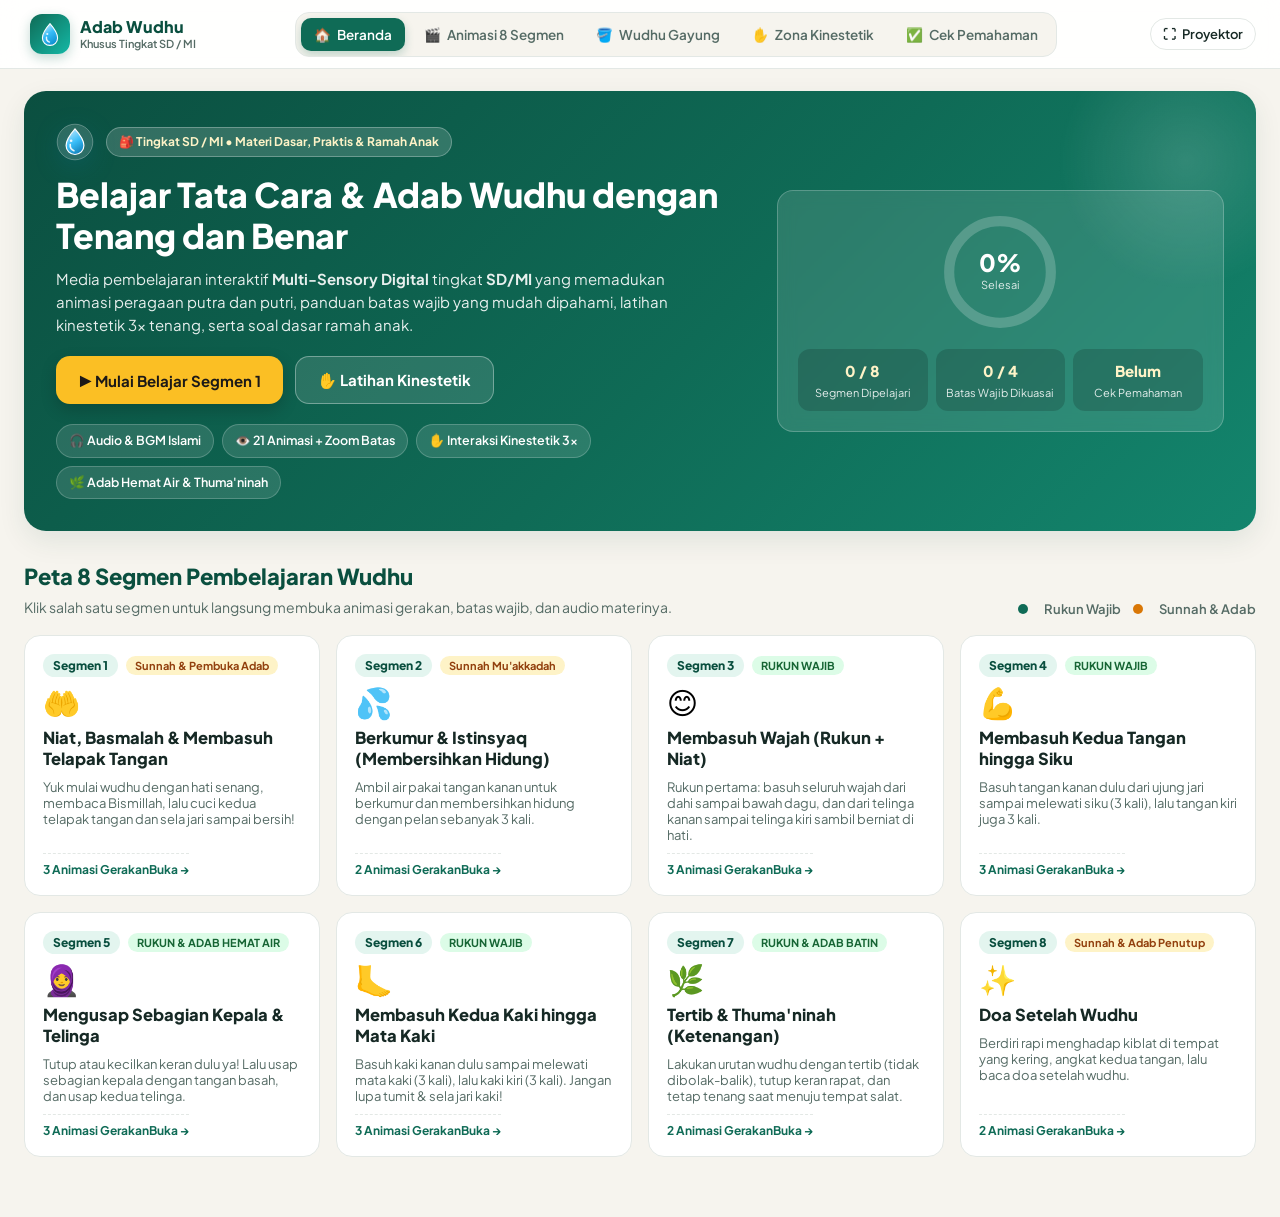
==== commit d4b7cc0e: "Update index.html" ====
--- a/sd/index.html
+++ b/sd/index.html
@@ -3,7 +3,7 @@
 <head>
   <meta charset="UTF-8" />
   <meta name="viewport" content="width=device-width, initial-scale=1.0" />
-  <title>Adab Wudhu Multi-Sensory â€” Tingkat SD / MI</title>
+  <title>Adab Wudhu Multi-Sensory — Tingkat SD / MI</title>
   <link rel="icon" type="image/svg+xml" href="data:image/svg+xml,%3Csvg xmlns='http://www.w3.org/2000/svg' viewBox='0 0 64 64'%3E%3Cdefs%3E%3ClinearGradient id='g' x1='0' y1='0' x2='1' y2='1'%3E%3Cstop offset='0%25' stop-color='%2338bdf8'/%3E%3Cstop offset='100%25' stop-color='%230f6b56'/%3E%3C/linearGradient%3E%3C/defs%3E%3Cpath d='M32 6 C32 6 12 28 12 42 C12 53 21 60 32 60 C43 60 52 53 52 42 C52 28 32 6 32 6 Z' fill='url(%23g)'/%3E%3Cpath d='M23 39 C22 45 25 50 30 52' stroke='white' stroke-width='3.5' stroke-linecap='round' fill='none' opacity='0.75'/%3E%3C/svg%3E" />
   <link rel="preconnect" href="https://fonts.googleapis.com" />
   <link rel="preconnect" href="https://fonts.gstatic.com" crossorigin />
@@ -38,25 +38,25 @@
 
         <nav class="nav-tabs" aria-label="Navigasi Utama">
           <button class="nav-tab active" data-view="home" type="button">
-            <span class="nav-ico">ðŸ  </span><span>Beranda</span>
+            <span class="nav-ico">🏠</span><span>Beranda</span>
           </button>
           <button class="nav-tab" data-view="learn" type="button">
-            <span class="nav-ico">ðŸŽ¬</span><span>Animasi 8 Segmen</span>
+            <span class="nav-ico">🎬</span><span>Animasi 8 Segmen</span>
           </button>
           <button class="nav-tab" data-view="gayung" type="button">
-            <span class="nav-ico">ðŸª£</span><span>Wudhu Gayung</span>
+            <span class="nav-ico">🪣</span><span>Wudhu Gayung</span>
           </button>
           <button class="nav-tab" data-view="kinesthetic" type="button">
-            <span class="nav-ico">âœ‹</span><span>Zona Kinestetik</span>
+            <span class="nav-ico">✋</span><span>Zona Kinestetik</span>
           </button>
           <button class="nav-tab" data-view="quiz" type="button">
-            <span class="nav-ico">âœ…</span><span>Cek Pemahaman</span>
+            <span class="nav-ico">✅</span><span>Cek Pemahaman</span>
           </button>
         </nav>
 
         <div class="topbar-actions">
           <button id="btn-fullscreen" class="icon-btn" type="button" title="Mode Layar Penuh / Proyektor">
-            <span>â›¶</span>
+            <span>⛶</span>
             <span class="hide-sm">Proyektor</span>
           </button>
         </div>
@@ -85,7 +85,7 @@
                   <circle cx="25.5" cy="30" r="2.2" fill="#ffffff" opacity="0.88"/>
                 </svg>
               </span>
-              <span class="pill-badge" id="home-level-badge">ðŸŽ’ Tingkat SD / MI â€¢ Materi Dasar &amp; Ramah Anak</span>
+              <span class="pill-badge" id="home-level-badge">🎒 Tingkat SD / MI • Materi Dasar &amp; Ramah Anak</span>
             </div>
             <h1 id="home-title">Belajar Tata Cara &amp; Adab Wudhu dengan Tenang dan Benar</h1>
             <p class="hero-desc" id="home-level-desc">
@@ -95,17 +95,17 @@
             </p>
             <div class="hero-cta">
               <button class="btn btn-primary btn-lg" id="btn-start-learning" type="button">
-                â–¶ Mulai Belajar Segmen 1
+                ▶ Mulai Belajar Segmen 1
               </button>
               <button class="btn btn-outline btn-lg" id="btn-go-kinesthetic" type="button">
-                âœ‹ Latihan Kinestetik
+                ✋ Latihan Kinestetik
               </button>
             </div>
             <div class="pillar-strip">
-              <div class="pillar-item"><span>ðŸŽ§</span> Audio &amp; BGM Islami</div>
-              <div class="pillar-item"><span>ðŸ‘ ï¸ </span> 21 Animasi + Zoom Batas</div>
-              <div class="pillar-item"><span>âœ‹</span> Interaksi Kinestetik 3Ã—</div>
-              <div class="pillar-item"><span>ðŸŒ¿</span> Adab Hemat Air &amp; Thuma'ninah</div>
+              <div class="pillar-item"><span>🎧</span> Audio &amp; BGM Islami</div>
+              <div class="pillar-item"><span>👁️</span> 21 Animasi + Zoom Batas</div>
+              <div class="pillar-item"><span>✋</span> Interaksi Kinestetik 3×</div>
+              <div class="pillar-item"><span>🌿</span> Adab Hemat Air &amp; Thuma'ninah</div>
             </div>
           </div>
 
@@ -171,10 +171,10 @@
                 </div>
                 <div class="stage-controls-top">
                   <button class="btn btn-sm btn-soft" id="btn-toggle-zoom" type="button">
-                    ðŸ”  Zoom Batas Wajib
+                    🔍 Zoom Batas Wajib
                   </button>
                   <button class="btn btn-sm btn-soft" id="btn-anim-play" type="button">
-                    â ¸ Jeda Animasi
+                    ⏸ Jeda Animasi
                   </button>
                 </div>
               </div>
@@ -186,18 +186,18 @@
               <div class="stage-viewport-wrap" id="stage-viewport">
                 <div class="dual-stage-grid">
                   <div class="stage-pane">
-                    <div class="stage-pane-label male">ðŸ‘¦ Peragaan Putra</div>
+                    <div class="stage-pane-label male">👦 Peragaan Putra</div>
                     <div class="cartoon-stage" id="cartoon-stage-male"></div>
                   </div>
                   <div class="stage-pane">
-                    <div class="stage-pane-label female">ðŸ‘§ Peragaan Putri (Berhijab)</div>
+                    <div class="stage-pane-label female">👧 Peragaan Putri (Berhijab)</div>
                     <div class="cartoon-stage" id="cartoon-stage-female"></div>
                   </div>
                 </div>
                 <div class="zoom-overlay hidden" id="zoom-overlay">
                   <div class="zoom-header">
                     <strong id="zoom-title">Zoom Batas Wajib Mazhab Syafi'i</strong>
-                    <button class="btn btn-xs btn-outline" id="btn-close-zoom" type="button">âœ• Tutup Zoom</button>
+                    <button class="btn btn-xs btn-outline" id="btn-close-zoom" type="button">✕ Tutup Zoom</button>
                   </div>
                   <div class="zoom-canvas" id="zoom-canvas"></div>
                   <p class="zoom-caption" id="zoom-caption"></p>
@@ -212,8 +212,8 @@
                   <p id="substep-desc">Deskripsi gerakan spesifik.</p>
                 </div>
                 <div class="substep-nav">
-                  <button class="btn btn-outline" id="btn-prev-sub" type="button">â†  Sebelumnya</button>
-                  <button class="btn btn-primary" id="btn-next-sub" type="button">Gerakan Berikutnya â†’</button>
+                  <button class="btn btn-outline" id="btn-prev-sub" type="button">← Sebelumnya</button>
+                  <button class="btn btn-primary" id="btn-next-sub" type="button">Gerakan Berikutnya →</button>
                 </div>
               </div>
             </div>
@@ -232,7 +232,7 @@
             <!-- Narator AI Studio (Terbagi Otomatis 8 Segmen & 21 Gerakan) -->
             <div class="panel-card vocal-card">
               <div class="panel-head">
-                <span class="panel-ico">ðŸŽ™ï¸ </span>
+                <span class="panel-ico">🎙️</span>
                 <div>
                   <h3>Suara Narator AI (Studio)</h3>
                   <small id="ai-voice-subtitle">Terbagi otomatis per segmen &amp; gerakan (Offline)</small>
@@ -242,15 +242,15 @@
               <div class="ai-narrator-box">
                 <div class="ai-play-row">
                   <button class="btn btn-primary btn-block" id="btn-ai-speak" type="button">
-                    ðŸ”Š Putar Suara Gerakan Ini
+                    🔊 Putar Suara Gerakan Ini
                   </button>
                   <button class="btn btn-outline btn-sm hidden" id="btn-ai-stop" type="button">
-                    â ¹ Stop
+                    ⏹ Stop
                   </button>
                 </div>
 
                 <button class="btn btn-soft btn-sm btn-block" id="btn-ai-speak-seg" type="button">
-                  â–¶ Putar Narasi Penuh Segmen Ini
+                  ▶ Putar Narasi Penuh Segmen Ini
                 </button>
 
                 <div class="ai-progress-track" aria-hidden="true">
@@ -265,14 +265,14 @@
                 <div class="ai-rate-row">
                   <label for="ai-rate-select" class="mini-label">Kecepatan Suara:</label>
                   <select id="ai-rate-select" class="select-input select-sm">
-                    <option value="0.9">Tenang (0.9Ã—)</option>
-                    <option value="1.0" selected>Asli / Natural (1.0Ã—)</option>
-                    <option value="1.1">Sedikit Cepat (1.1Ã—)</option>
+                    <option value="0.9">Tenang (0.9×)</option>
+                    <option value="1.0" selected>Asli / Natural (1.0×)</option>
+                    <option value="1.1">Sedikit Cepat (1.1×)</option>
                   </select>
                 </div>
 
                 <p class="ai-tip-note" id="ai-tip-note">
-                  âœ… <strong>Audio AI Studio terpasang (Offline)!</strong> Musik latar otomatis mengecil lembut saat narator berbicara.
+                  ✅ <strong>Audio AI Studio terpasang (Offline)!</strong> Musik latar otomatis mengecil lembut saat narator berbicara.
                 </p>
               </div>
 
@@ -287,7 +287,7 @@
             <!-- Catatan Khusus Wudhu Perempuan (Selalu Tampil di Setiap Segmen) -->
             <div class="panel-card female-card" id="female-fiqh-card">
               <div class="panel-head">
-                <span class="panel-ico female-ico">ðŸ§•</span>
+                <span class="panel-ico female-ico">🧕</span>
                 <div>
                   <h3 id="female-fiqh-title">Panduan Khusus Wudhu Perempuan</h3>
                   <small>Ketentuan Mazhab Syafi'i untuk Siswi Berhijab</small>
@@ -296,7 +296,7 @@
               <ul class="adab-list" id="female-fiqh-list"></ul>
               <div class="female-card-actions">
                 <button class="btn btn-rose-soft btn-sm btn-block" id="btn-speak-female-note" type="button">
-                  ðŸ”Š Bacakan Penjelasan Khusus Putri (AI)
+                  🔊 Bacakan Penjelasan Khusus Putri (AI)
                 </button>
               </div>
             </div>
@@ -304,7 +304,7 @@
             <!-- Adab & Hikmah -->
             <div class="panel-card adab-card">
               <div class="panel-head">
-                <span class="panel-ico">ðŸŒ¿</span>
+                <span class="panel-ico">🌿</span>
                 <div>
                   <h3 id="adab-card-title">Adab &amp; Batas Mazhab Syafi'i</h3>
                   <small id="adab-card-sub">Materi Tingkat SD / MI (Ringkas &amp; Praktis)</small>
@@ -317,10 +317,10 @@
             <!-- Segment completion & jump to kinesthetic -->
             <div class="panel-card action-card">
               <button class="btn btn-emerald btn-block" id="btn-mark-seg-done" type="button">
-                âœ“ Tandai Segmen Ini Sudah Dipahami
+                ✓ Tandai Segmen Ini Sudah Dipahami
               </button>
               <button class="btn btn-outline btn-block" id="btn-try-kinesthetic-seg" type="button">
-                âœ‹ Praktik Kinestetik 3Ã— Tenang
+                ✋ Praktik Kinestetik 3× Tenang
               </button>
             </div>
           </aside>
@@ -350,8 +350,8 @@
               <h2 id="gayung-step-title">Judul Langkah Gayung</h2>
             </div>
             <div class="substep-nav">
-              <button class="btn btn-outline btn-sm" id="btn-gayung-prev" type="button">â†  Sebelumnya</button>
-              <button class="btn btn-primary btn-sm" id="btn-gayung-next" type="button">Selanjutnya â†’</button>
+              <button class="btn btn-outline btn-sm" id="btn-gayung-prev" type="button">← Sebelumnya</button>
+              <button class="btn btn-primary btn-sm" id="btn-gayung-next" type="button">Selanjutnya →</button>
             </div>
           </div>
 
@@ -362,7 +362,7 @@
           <div class="gayung-detail-grid">
             <div class="panel-card">
               <div class="panel-head">
-                <span class="panel-ico">ðŸª£</span>
+                <span class="panel-ico">🪣</span>
                 <div>
                   <h3>Langkah Praktis Menggunakan Gayung</h3>
                   <small id="gayung-step-summary"></small>
@@ -373,7 +373,7 @@
 
             <div class="panel-card">
               <div class="panel-head">
-                <span class="panel-ico">âš–ï¸ </span>
+                <span class="panel-ico">⚖️</span>
                 <div>
                   <h3>Kaidah Fikih &amp; Adab Air (Mazhab Syafi'i)</h3>
                   <small>Agar wudhu sah dan air bak tidak menjadi <em>musta'mal</em></small>
@@ -382,8 +382,8 @@
               <div class="water-tip" id="gayung-step-tip"></div>
               <ul class="adab-list" style="margin-top: 12px;">
                 <li><strong>Bak Kecil (&lt; 2 Qullah / &lt; 216 liter):</strong> Jangan celupkan tangan langsung saat sudah niat wudhu; selalu sendok pakai gayung dan tuangkan di luar bak.</li>
-                <li><strong>Bak Besar (â‰¥ 2 Qullah / Â±60Ã—60Ã—60 cm ke atas):</strong> Tidak mudah menjadi <em>musta'mal</em>, namun tetap lebih beradab dan bersih jika menggunakan gayung.</li>
-                <li><strong>Hemat Air:</strong> Cukup 1â€“2 gayung dituang perlahan sudah mencukupi seluruh rukun wudhu.</li>
+                <li><strong>Bak Besar (≥ 2 Qullah / ±60×60×60 cm ke atas):</strong> Tidak mudah menjadi <em>musta'mal</em>, namun tetap lebih beradab dan bersih jika menggunakan gayung.</li>
+                <li><strong>Hemat Air:</strong> Cukup 1–2 gayung dituang perlahan sudah mencukupi seluruh rukun wudhu.</li>
               </ul>
             </div>
           </div>
@@ -395,7 +395,7 @@
         <div class="section-header">
           <div>
             <h2 id="kin-title">Zona Interaksi Kinestetik Siswa</h2>
-            <p>Latihan aktif menyentuh titik batas wajib wudhu dan praktik gerak kering (<em>dry rehearsal</em>) 3Ã— dengan tempo tenang.</p>
+            <p>Latihan aktif menyentuh titik batas wajib wudhu dan praktik gerak kering (<em>dry rehearsal</em>) 3× dengan tempo tenang.</p>
           </div>
         </div>
 
@@ -404,13 +404,13 @@
           <div class="panel-card kin-card">
             <div class="panel-head record-head-row">
               <div class="record-head-left">
-                <span class="panel-ico">ðŸŽ¯</span>
+                <span class="panel-ico">🎯</span>
                 <div>
                   <h3>Tantangan 1: Temukan Urutan Batas Wajib</h3>
                   <small>Cari &amp; sentuh titik bertanda <strong>?</strong> secara berurutan dari awal hingga akhir!</small>
                 </div>
               </div>
-              <button class="btn btn-xs btn-outline" id="btn-reset-kin-area" type="button">â†» Ulangi</button>
+              <button class="btn btn-xs btn-outline" id="btn-reset-kin-area" type="button">↻ Ulangi</button>
             </div>
 
             <div class="kin-tabs" id="kin-area-tabs">
@@ -427,18 +427,18 @@
             </div>
 
             <div class="kin-nav-row">
-              <button class="btn btn-outline btn-sm" id="btn-kin1-prev" type="button">â†  Sebelumnya</button>
+              <button class="btn btn-outline btn-sm" id="btn-kin1-prev" type="button">← Sebelumnya</button>
               <span class="kin-nav-counter" id="kin1-counter">Area 1 / 4</span>
-              <button class="btn btn-primary btn-sm" id="btn-kin1-next" type="button">Selanjutnya â†’</button>
+              <button class="btn btn-primary btn-sm" id="btn-kin1-next" type="button">Selanjutnya →</button>
             </div>
           </div>
 
           <!-- Tantangan 2: Panduan Gerak 3x Tenang (Thuma'ninah) -->
           <div class="panel-card kin-card">
             <div class="panel-head">
-              <span class="panel-ico">ðŸ«§</span>
+              <span class="panel-ico">🫧</span>
               <div>
-                <h3>Tantangan 2: Gerak 3Ã— Tenang (<em>Thuma'ninah</em>)</h3>
+                <h3>Tantangan 2: Gerak 3× Tenang (<em>Thuma'ninah</em>)</h3>
                 <small>Pilih gerakan, perhatikan status keran, lalu ikuti panduan 3 hitungan secara tenang.</small>
               </div>
             </div>
@@ -448,7 +448,7 @@
               <select id="tempo-segment-select" class="select-input"></select>
             </div>
 
-            <div class="tempo-water-badge" id="tempo-water-badge">ðŸ’§ Keran: Aliran Kecil (Hemat Air)</div>
+            <div class="tempo-water-badge" id="tempo-water-badge">💧 Keran: Aliran Kecil (Hemat Air)</div>
 
             <div class="tempo-arena">
               <div class="tempo-circle" id="tempo-circle">
@@ -466,15 +466,15 @@
                 Berdiri tenang, baca Basmalah, lalu gosok telapak, punggung tangan, dan tautkan sela jari mengikuti 3 hitungan.
               </p>
               <div class="tempo-btns">
-                <button class="btn btn-primary" id="btn-start-tempo" type="button">â–¶ Mulai Panduan 3Ã—</button>
-                <button class="btn btn-outline" id="btn-stop-tempo" type="button">â ¹ Berhenti</button>
+                <button class="btn btn-primary" id="btn-start-tempo" type="button">▶ Mulai Panduan 3×</button>
+                <button class="btn btn-outline" id="btn-stop-tempo" type="button">⏹ Berhenti</button>
               </div>
             </div>
 
             <div class="kin-nav-row">
-              <button class="btn btn-outline btn-sm" id="btn-kin2-prev" type="button">â†  Sebelumnya</button>
+              <button class="btn btn-outline btn-sm" id="btn-kin2-prev" type="button">← Sebelumnya</button>
               <span class="kin-nav-counter" id="kin2-counter">Gerakan 1 / 8</span>
-              <button class="btn btn-primary btn-sm" id="btn-kin2-next" type="button">Selanjutnya â†’</button>
+              <button class="btn btn-primary btn-sm" id="btn-kin2-next" type="button">Selanjutnya →</button>
             </div>
           </div>
         </div>
@@ -488,8 +488,8 @@
             <p>Digunakan guru sebagai <em>comprehension/manipulation check</em> pasca-penayangan media (mencakup seluruh 8 segmen, adab wudhu, serta ketentuan putra &amp; putri).</p>
           </div>
           <div class="quiz-header-actions">
-            <button class="btn btn-outline btn-sm" id="btn-reset-quiz" type="button">â†» Ulangi Kuis</button>
-            <button class="btn btn-soft btn-sm" id="btn-teacher-lock" type="button">ðŸ”’ Mode Guru</button>
+            <button class="btn btn-outline btn-sm" id="btn-reset-quiz" type="button">↻ Ulangi Kuis</button>
+            <button class="btn btn-soft btn-sm" id="btn-teacher-lock" type="button">🔒 Mode Guru</button>
           </div>
         </div>
 
@@ -503,7 +503,7 @@
             </div>
             <div class="student-field-name">
               <label for="student-name-input">Nama Lengkap &amp; Kelas Siswa SD / MI (Wajib diisi):</label>
-              <input type="text" id="student-name-input" class="text-input" placeholder="Contoh: Ahmad Fauzi â€” Kelas V-A" />
+              <input type="text" id="student-name-input" class="text-input" placeholder="Contoh: Ahmad Fauzi — Kelas V-A" />
             </div>
           </div>
 
@@ -514,10 +514,10 @@
             <h3 id="result-title">Seluruh Pertanyaan Sudah Dijawab!</h3>
             <p id="result-desc">Pastikan Nama Lengkap &amp; Kelas sudah terisi, lalu klik tombol di bawah untuk mengirim hasil kepada guru.</p>
             <div class="result-actions">
-              <button class="btn btn-primary" id="btn-save-record" type="button">ðŸ“¤ Kirim &amp; Simpan Jawaban</button>
+              <button class="btn btn-primary" id="btn-save-record" type="button">📤 Kirim &amp; Simpan Jawaban</button>
             </div>
             <p class="submit-locked-note hidden" id="submit-locked-note">
-              ðŸ”’ Jawaban Anda berhasil dikirim &amp; tersimpan. Terima kasih telah mengerjakan dengan jujur!
+              🔒 Jawaban Anda berhasil dikirim &amp; tersimpan. Terima kasih telah mengerjakan dengan jujur!
             </p>
           </div>
 
@@ -525,23 +525,23 @@
           <div class="panel-card record-card hidden" id="record-card">
             <div class="panel-head record-head-row">
               <div class="record-head-left">
-                <span class="panel-ico">ðŸ“‹</span>
-                <div>
-                  <h3>Rekap Cek Pemahaman Kelas (Khusus Guru â€” Terbuka)</h3>
+                <span class="panel-ico">📋</span>
+                <div>
+                  <h3>Rekap Cek Pemahaman Kelas (Khusus Guru — Terbuka)</h3>
                   <small>Hanya dapat diakses &amp; dikelola oleh guru menggunakan PIN.</small>
                 </div>
               </div>
               <div class="record-teacher-btns">
-                <button class="btn btn-emerald btn-sm" id="btn-export-csv" type="button">â¬‡ Unduh CSV</button>
-                <button class="btn btn-rose-soft btn-sm" id="btn-clear-records" type="button">ðŸ—‘ï¸  Hapus Semua</button>
-                <button class="btn btn-outline btn-sm" id="btn-teacher-relock" type="button">ðŸ”’ Kunci Lagi</button>
+                <button class="btn btn-emerald btn-sm" id="btn-export-csv" type="button">⬇ Unduh CSV</button>
+                <button class="btn btn-rose-soft btn-sm" id="btn-clear-records" type="button">🗑️ Hapus Semua</button>
+                <button class="btn btn-outline btn-sm" id="btn-teacher-relock" type="button">🔒 Kunci Lagi</button>
               </div>
             </div>
 
             <div class="sheets-sync-bar">
               <span id="sheets-status-badge" class="studio-status">Google Sheets: Belum dihubungkan</span>
               <input type="url" id="sheets-url-input" class="text-input select-sm" placeholder="Tempel URL Web App Google Apps Script (https://script.google.com/macros/s/.../exec)" />
-              <button class="btn btn-soft btn-sm" id="btn-save-sheets-url" type="button">ðŸ’¾ Simpan URL Sheets</button>
+              <button class="btn btn-soft btn-sm" id="btn-save-sheets-url" type="button">💾 Simpan URL Sheets</button>
             </div>
 
             <div class="table-wrap">
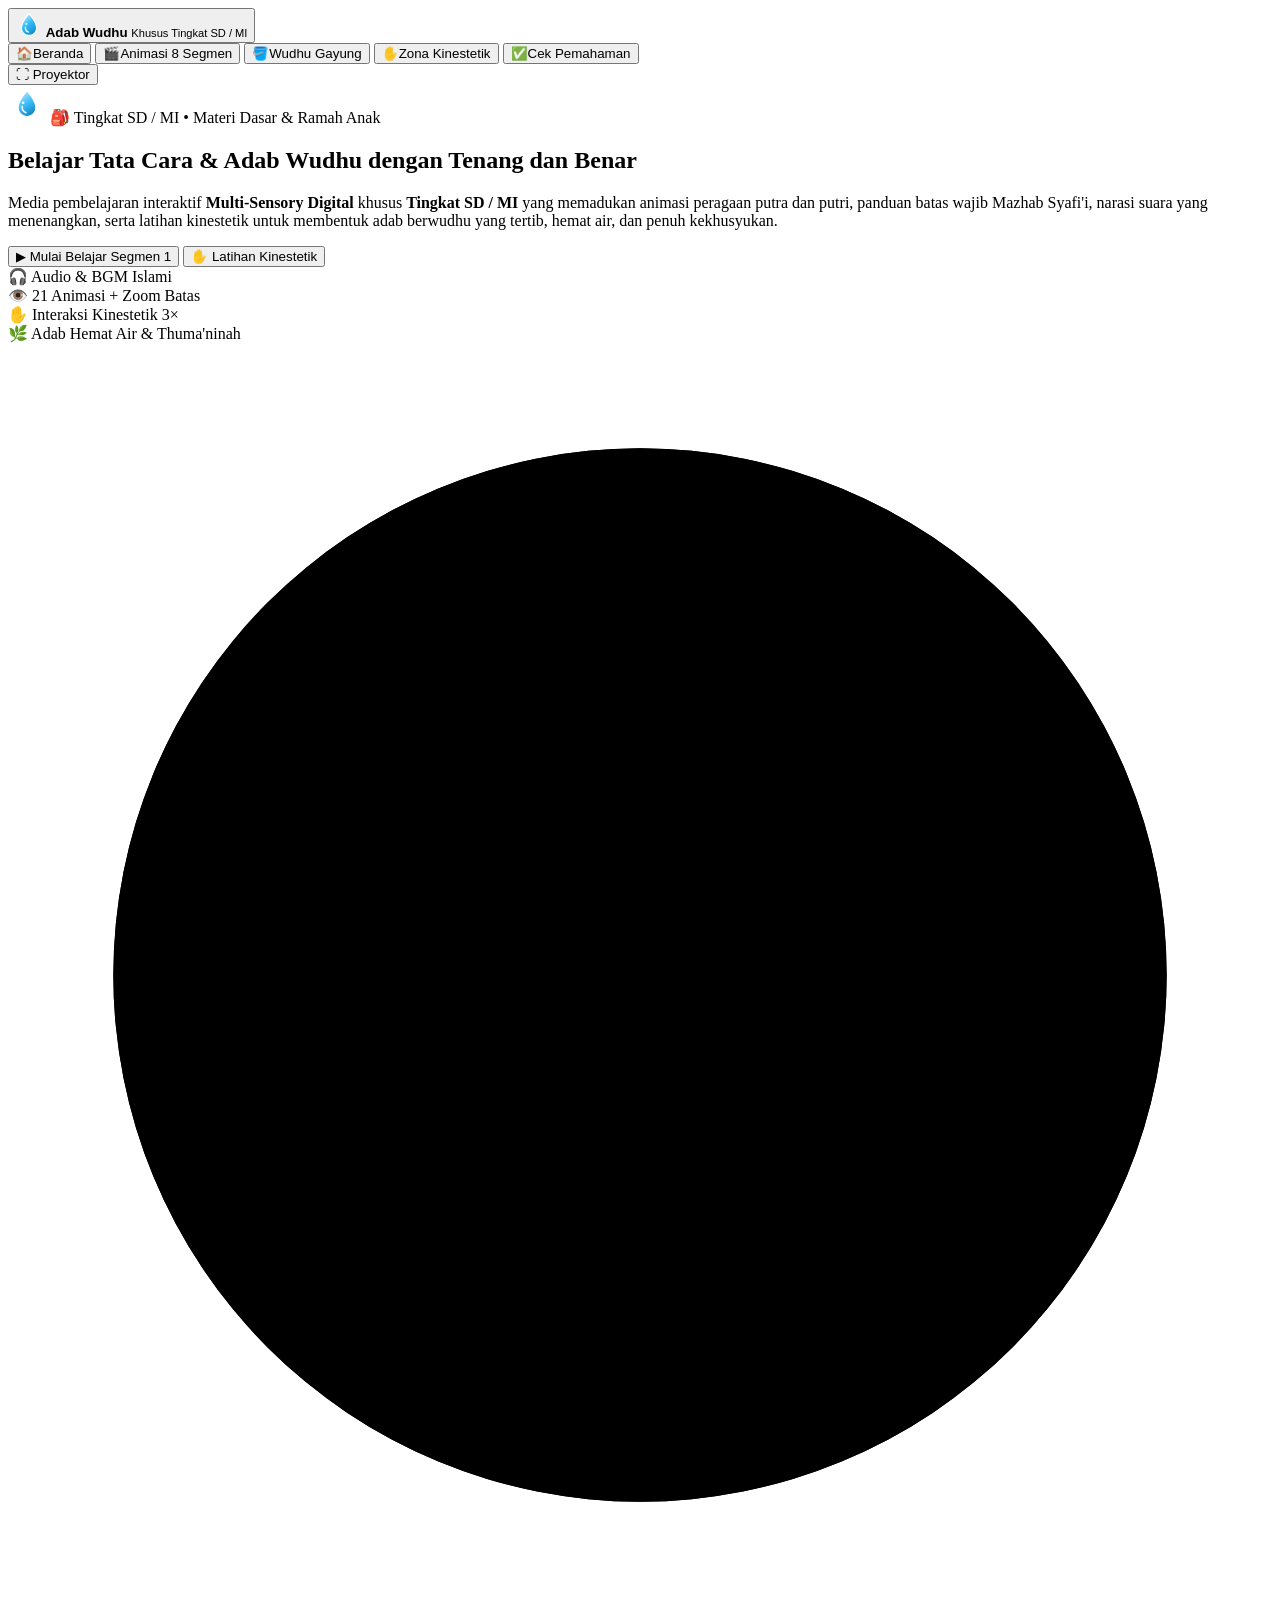
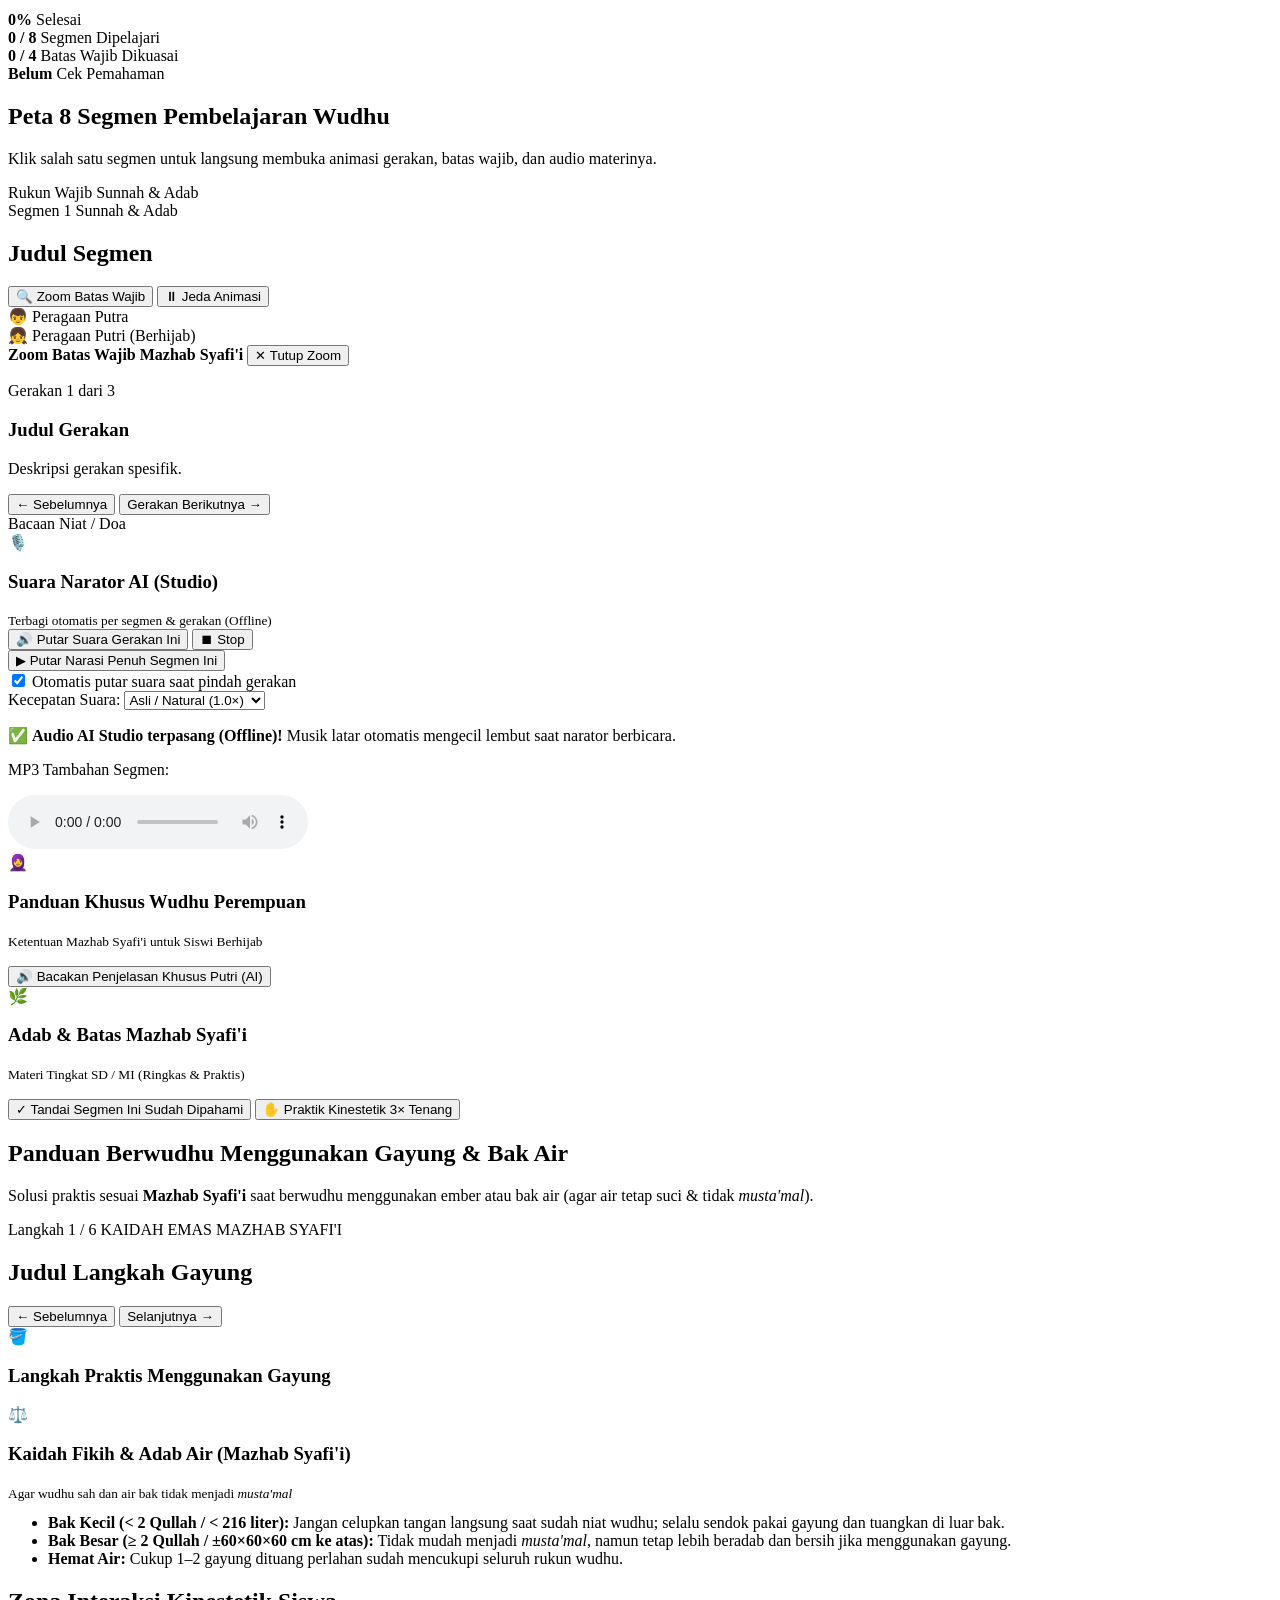
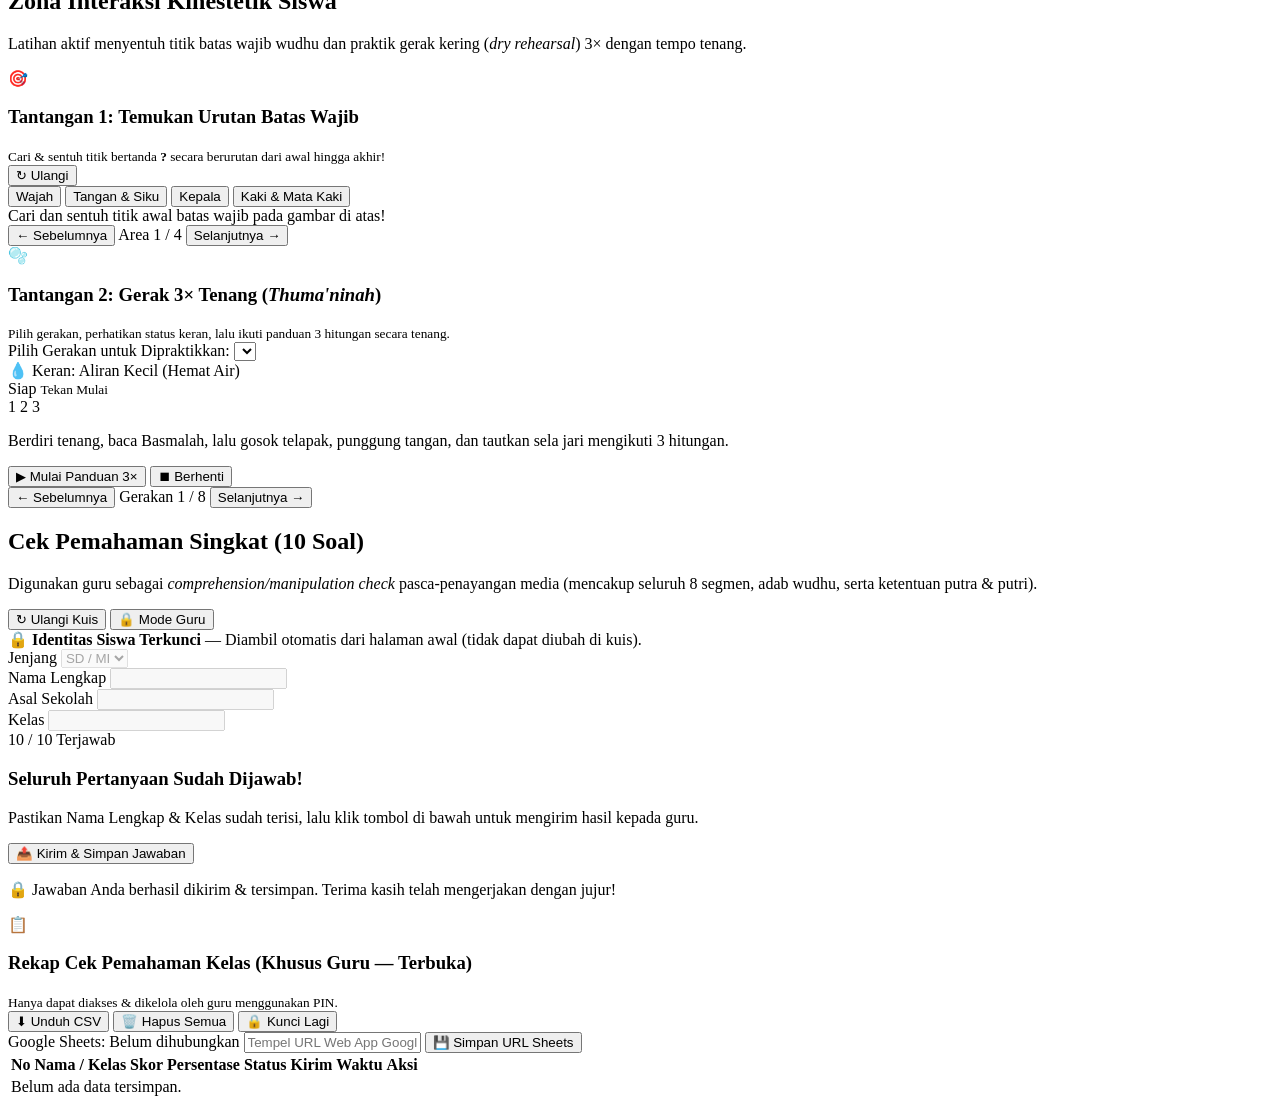
==== commit 4169f5f8: "Add locked school and identity fields in SD quiz" ====
--- a/sd/index.html
+++ b/sd/index.html
@@ -8,7 +8,7 @@
   <link rel="preconnect" href="https://fonts.googleapis.com" />
   <link rel="preconnect" href="https://fonts.gstatic.com" crossorigin />
   <link href="https://fonts.googleapis.com/css2?family=Amiri:wght@400;700&family=Plus+Jakarta+Sans:wght@400;500;600;700;800&display=swap" rel="stylesheet" />
-  <link rel="stylesheet" href="../web-adab-wudhu/css/styles.css" />
+  <link rel="stylesheet" href="css/styles.css" />
 </head>
 <body>
   <div class="app-shell">
@@ -494,16 +494,29 @@
         </div>
 
         <div class="quiz-wrapper">
-          <div class="quiz-student-bar">
-            <div class="student-field-level">
-              <label for="student-level-select">Jenjang (Terkunci):</label>
-              <select id="student-level-select" class="select-input" disabled>
-                <option value="SD/MI" selected>SD / MI</option>
-              </select>
-            </div>
-            <div class="student-field-name">
-              <label for="student-name-input">Nama Lengkap &amp; Kelas Siswa SD / MI (Wajib diisi):</label>
-              <input type="text" id="student-name-input" class="text-input" placeholder="Contoh: Ahmad Fauzi — Kelas V-A" />
+          <div class="quiz-student-bar quiz-student-locked">
+            <div class="student-locked-header">
+              <span>🔒 <strong>Identitas Siswa Terkunci</strong> — Diambil otomatis dari halaman awal (tidak dapat diubah di kuis).</span>
+            </div>
+            <div class="student-fields-row">
+              <div class="student-field-level">
+                <label for="student-level-select">Jenjang</label>
+                <select id="student-level-select" class="select-input locked-input" disabled>
+                  <option value="SD/MI" selected>SD / MI</option>
+                </select>
+              </div>
+              <div class="student-field-name">
+                <label for="student-name-input">Nama Lengkap</label>
+                <input type="text" id="student-name-input" class="text-input locked-input" readonly disabled />
+              </div>
+              <div class="student-field-school">
+                <label for="student-school-input">Asal Sekolah</label>
+                <input type="text" id="student-school-input" class="text-input locked-input" readonly disabled />
+              </div>
+              <div class="student-field-class">
+                <label for="student-class-input">Kelas</label>
+                <input type="text" id="student-class-input" class="text-input locked-input" readonly disabled />
+              </div>
             </div>
           </div>
 
@@ -571,10 +584,9 @@
     <div class="toast hidden" id="toast" role="status" aria-live="polite"></div>
   </div>
 
-  <script>window.LOCKED_LEVEL="sd";window.ASSET_BASE="../web-adab-wudhu/";</script>
-  <script src="../web-adab-wudhu/js/data.js"></script>
-  <script src="../web-adab-wudhu/js/audio.js"></script>
-  <script src="../web-adab-wudhu/js/animator.js"></script>
-  <script src="../web-adab-wudhu/js/app.js"></script>
+  <script src="js/data.js"></script>
+  <script src="js/audio.js"></script>
+  <script src="js/animator.js"></script>
+  <script src="js/app.js"></script>
 </body>
 </html>
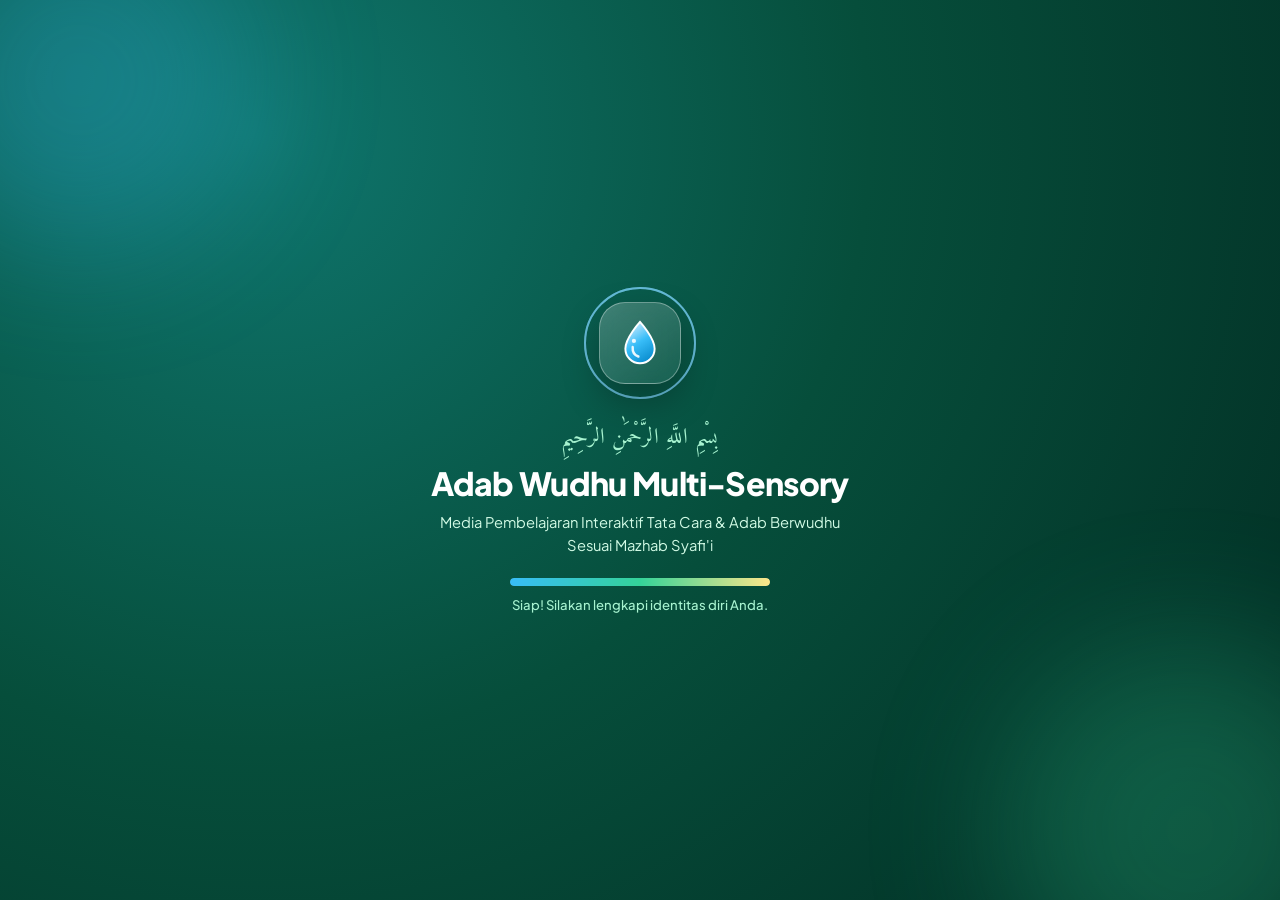
==== commit 42bf04a7: "Fix base href and LOCKED_LEVEL in sd/index.html" ====
--- a/sd/index.html
+++ b/sd/index.html
@@ -3,6 +3,7 @@
 <head>
   <meta charset="UTF-8" />
   <meta name="viewport" content="width=device-width, initial-scale=1.0" />
+  <base href="../" />
   <title>Adab Wudhu Multi-Sensory — Tingkat SD / MI</title>
   <link rel="icon" type="image/svg+xml" href="data:image/svg+xml,%3Csvg xmlns='http://www.w3.org/2000/svg' viewBox='0 0 64 64'%3E%3Cdefs%3E%3ClinearGradient id='g' x1='0' y1='0' x2='1' y2='1'%3E%3Cstop offset='0%25' stop-color='%2338bdf8'/%3E%3Cstop offset='100%25' stop-color='%230f6b56'/%3E%3C/linearGradient%3E%3C/defs%3E%3Cpath d='M32 6 C32 6 12 28 12 42 C12 53 21 60 32 60 C43 60 52 53 52 42 C52 28 32 6 32 6 Z' fill='url(%23g)'/%3E%3Cpath d='M23 39 C22 45 25 50 30 52' stroke='white' stroke-width='3.5' stroke-linecap='round' fill='none' opacity='0.75'/%3E%3C/svg%3E" />
   <link rel="preconnect" href="https://fonts.googleapis.com" />
@@ -584,6 +585,7 @@
     <div class="toast hidden" id="toast" role="status" aria-live="polite"></div>
   </div>
 
+  <script>window.LOCKED_LEVEL = "sd";</script>
   <script src="js/data.js"></script>
   <script src="js/audio.js"></script>
   <script src="js/animator.js"></script>
